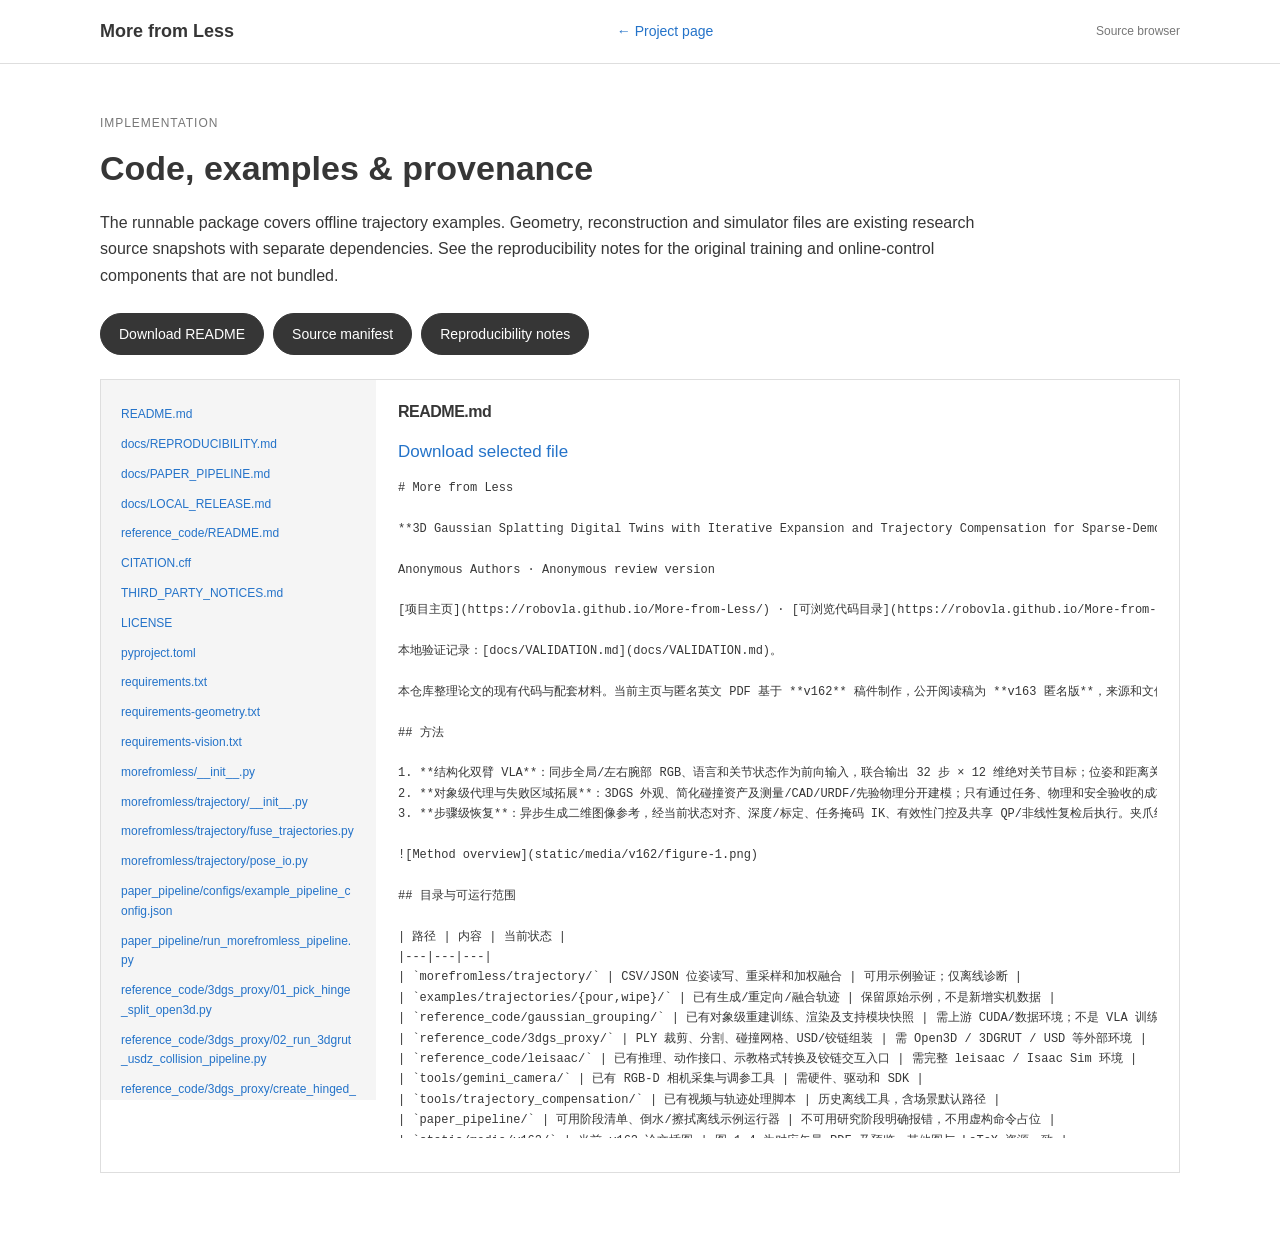
==== code.html @ 363d50c6 "Anonymous review release" ====
<!doctype html><html lang="en"><head><meta charset="utf-8"><meta name="viewport" content="width=device-width, initial-scale=1"><title>Code &amp; examples | More from Less</title><link rel="icon" href="static/favicon.svg" type="image/svg+xml"><link rel="stylesheet" href="static/css/project.css?v=cvpr-20260922"><script defer src="static/js/project.js?v=cvpr-20260922"></script></head><body><nav class="nav"><a class="brand" href="index.html">More from Less</a><a href="index.html">← Project page</a><span class="local-label">Source browser</span></nav><main class="wrap code-page"><p class="eyebrow">Implementation</p><h1>Code, examples &amp; provenance</h1><p class="lead">The runnable package covers offline trajectory examples. Geometry, reconstruction and simulator files are existing research source snapshots with separate dependencies. See the reproducibility notes for the original training and online-control components that are not bundled.</p><div class="resources"><a class="button" href="README.md" download>Download README</a><a class="button" href="docs/source_manifest.json">Source manifest</a><a class="button" href="docs/REPRODUCIBILITY.md">Reproducibility notes</a></div><noscript><p class="nojs">Enable JavaScript to preview code inline, or open the source links directly.</p></noscript><div class="code-browser"><aside class="file-list" aria-label="Source files"><a href="README.md" data-source="README.md">README.md</a><a href="docs/REPRODUCIBILITY.md" data-source="docs/REPRODUCIBILITY.md">docs/REPRODUCIBILITY.md</a><a href="docs/PAPER_PIPELINE.md" data-source="docs/PAPER_PIPELINE.md">docs/PAPER_PIPELINE.md</a><a href="docs/LOCAL_RELEASE.md" data-source="docs/LOCAL_RELEASE.md">docs/LOCAL_RELEASE.md</a><a href="reference_code/README.md" data-source="reference_code/README.md">reference_code/README.md</a><a href="CITATION.cff" data-source="CITATION.cff">CITATION.cff</a><a href="THIRD_PARTY_NOTICES.md" data-source="THIRD_PARTY_NOTICES.md">THIRD_PARTY_NOTICES.md</a><a href="LICENSE" data-source="LICENSE">LICENSE</a><a href="pyproject.toml" data-source="pyproject.toml">pyproject.toml</a><a href="requirements.txt" data-source="requirements.txt">requirements.txt</a><a href="requirements-geometry.txt" data-source="requirements-geometry.txt">requirements-geometry.txt</a><a href="requirements-vision.txt" data-source="requirements-vision.txt">requirements-vision.txt</a><a href="morefromless/__init__.py" data-source="morefromless/__init__.py">morefromless/__init__.py</a><a href="morefromless/trajectory/__init__.py" data-source="morefromless/trajectory/__init__.py">morefromless/trajectory/__init__.py</a><a href="morefromless/trajectory/fuse_trajectories.py" data-source="morefromless/trajectory/fuse_trajectories.py">morefromless/trajectory/fuse_trajectories.py</a><a href="morefromless/trajectory/pose_io.py" data-source="morefromless/trajectory/pose_io.py">morefromless/trajectory/pose_io.py</a><a href="paper_pipeline/configs/example_pipeline_config.json" data-source="paper_pipeline/configs/example_pipeline_config.json">paper_pipeline/configs/example_pipeline_config.json</a><a href="paper_pipeline/run_morefromless_pipeline.py" data-source="paper_pipeline/run_morefromless_pipeline.py">paper_pipeline/run_morefromless_pipeline.py</a><a href="reference_code/3dgs_proxy/01_pick_hinge_split_open3d.py" data-source="reference_code/3dgs_proxy/01_pick_hinge_split_open3d.py">reference_code/3dgs_proxy/01_pick_hinge_split_open3d.py</a><a href="reference_code/3dgs_proxy/02_run_3dgrut_usdz_collision_pipeline.py" data-source="reference_code/3dgs_proxy/02_run_3dgrut_usdz_collision_pipeline.py">reference_code/3dgs_proxy/02_run_3dgrut_usdz_collision_pipeline.py</a><a href="reference_code/3dgs_proxy/create_hinged_usd_assembly.py" data-source="reference_code/3dgs_proxy/create_hinged_usd_assembly.py">reference_code/3dgs_proxy/create_hinged_usd_assembly.py</a><a href="reference_code/3dgs_proxy/crop_gaussian_ply.py" data-source="reference_code/3dgs_proxy/crop_gaussian_ply.py">reference_code/3dgs_proxy/crop_gaussian_ply.py</a><a href="reference_code/3dgs_proxy/gaussian_ply_to_3dgrut_mesh_ply.py" data-source="reference_code/3dgs_proxy/gaussian_ply_to_3dgrut_mesh_ply.py">reference_code/3dgs_proxy/gaussian_ply_to_3dgrut_mesh_ply.py</a><a href="reference_code/3dgs_proxy/gaussian_ply_to_solid_textured_mesh.py" data-source="reference_code/3dgs_proxy/gaussian_ply_to_solid_textured_mesh.py">reference_code/3dgs_proxy/gaussian_ply_to_solid_textured_mesh.py</a><a href="reference_code/3dgs_proxy/gaussian_ply_to_splat_mesh.py" data-source="reference_code/3dgs_proxy/gaussian_ply_to_splat_mesh.py">reference_code/3dgs_proxy/gaussian_ply_to_splat_mesh.py</a><a href="reference_code/3dgs_proxy/gaussian_ply_to_textured_mesh.py" data-source="reference_code/3dgs_proxy/gaussian_ply_to_textured_mesh.py">reference_code/3dgs_proxy/gaussian_ply_to_textured_mesh.py</a><a href="reference_code/3dgs_proxy/ply_to_mesh.py" data-source="reference_code/3dgs_proxy/ply_to_mesh.py">reference_code/3dgs_proxy/ply_to_mesh.py</a><a href="reference_code/3dgs_proxy/run_3dgrut_usdz_collision_pipeline.py" data-source="reference_code/3dgs_proxy/run_3dgrut_usdz_collision_pipeline.py">reference_code/3dgs_proxy/run_3dgrut_usdz_collision_pipeline.py</a><a href="reference_code/3dgs_proxy/run_split_3dgrut_hinge_pipeline.py" data-source="reference_code/3dgs_proxy/run_split_3dgrut_hinge_pipeline.py">reference_code/3dgs_proxy/run_split_3dgrut_hinge_pipeline.py</a><a href="reference_code/3dgs_proxy/split_gaussian_ply_by_plane.py" data-source="reference_code/3dgs_proxy/split_gaussian_ply_by_plane.py">reference_code/3dgs_proxy/split_gaussian_ply_by_plane.py</a><a href="reference_code/gaussian_grouping/arguments/__init__.py" data-source="reference_code/gaussian_grouping/arguments/__init__.py">reference_code/gaussian_grouping/arguments/__init__.py</a><a href="reference_code/gaussian_grouping/config/gaussian_dataset/train.json" data-source="reference_code/gaussian_grouping/config/gaussian_dataset/train.json">reference_code/gaussian_grouping/config/gaussian_dataset/train.json</a><a href="reference_code/gaussian_grouping/convert.py" data-source="reference_code/gaussian_grouping/convert.py">reference_code/gaussian_grouping/convert.py</a><a href="reference_code/gaussian_grouping/gaussian_renderer/__init__.py" data-source="reference_code/gaussian_grouping/gaussian_renderer/__init__.py">reference_code/gaussian_grouping/gaussian_renderer/__init__.py</a><a href="reference_code/gaussian_grouping/gaussian_renderer/network_gui.py" data-source="reference_code/gaussian_grouping/gaussian_renderer/network_gui.py">reference_code/gaussian_grouping/gaussian_renderer/network_gui.py</a><a href="reference_code/gaussian_grouping/render.py" data-source="reference_code/gaussian_grouping/render.py">reference_code/gaussian_grouping/render.py</a><a href="reference_code/gaussian_grouping/render_lerf_mask.py" data-source="reference_code/gaussian_grouping/render_lerf_mask.py">reference_code/gaussian_grouping/render_lerf_mask.py</a><a href="reference_code/gaussian_grouping/scene/__init__.py" data-source="reference_code/gaussian_grouping/scene/__init__.py">reference_code/gaussian_grouping/scene/__init__.py</a><a href="reference_code/gaussian_grouping/scene/cameras.py" data-source="reference_code/gaussian_grouping/scene/cameras.py">reference_code/gaussian_grouping/scene/cameras.py</a><a href="reference_code/gaussian_grouping/scene/colmap_loader.py" data-source="reference_code/gaussian_grouping/scene/colmap_loader.py">reference_code/gaussian_grouping/scene/colmap_loader.py</a><a href="reference_code/gaussian_grouping/scene/dataset_readers.py" data-source="reference_code/gaussian_grouping/scene/dataset_readers.py">reference_code/gaussian_grouping/scene/dataset_readers.py</a><a href="reference_code/gaussian_grouping/scene/gaussian_model.py" data-source="reference_code/gaussian_grouping/scene/gaussian_model.py">reference_code/gaussian_grouping/scene/gaussian_model.py</a><a href="reference_code/gaussian_grouping/train.py" data-source="reference_code/gaussian_grouping/train.py">reference_code/gaussian_grouping/train.py</a><a href="reference_code/gaussian_grouping/utils/camera_utils.py" data-source="reference_code/gaussian_grouping/utils/camera_utils.py">reference_code/gaussian_grouping/utils/camera_utils.py</a><a href="reference_code/gaussian_grouping/utils/general_utils.py" data-source="reference_code/gaussian_grouping/utils/general_utils.py">reference_code/gaussian_grouping/utils/general_utils.py</a><a href="reference_code/gaussian_grouping/utils/graphics_utils.py" data-source="reference_code/gaussian_grouping/utils/graphics_utils.py">reference_code/gaussian_grouping/utils/graphics_utils.py</a><a href="reference_code/gaussian_grouping/utils/image_utils.py" data-source="reference_code/gaussian_grouping/utils/image_utils.py">reference_code/gaussian_grouping/utils/image_utils.py</a><a href="reference_code/gaussian_grouping/utils/loss_utils.py" data-source="reference_code/gaussian_grouping/utils/loss_utils.py">reference_code/gaussian_grouping/utils/loss_utils.py</a><a href="reference_code/gaussian_grouping/utils/loss_utils0.1.py" data-source="reference_code/gaussian_grouping/utils/loss_utils0.1.py">reference_code/gaussian_grouping/utils/loss_utils0.1.py</a><a href="reference_code/gaussian_grouping/utils/loss_utils0.py" data-source="reference_code/gaussian_grouping/utils/loss_utils0.py">reference_code/gaussian_grouping/utils/loss_utils0.py</a><a href="reference_code/gaussian_grouping/utils/sh_utils.py" data-source="reference_code/gaussian_grouping/utils/sh_utils.py">reference_code/gaussian_grouping/utils/sh_utils.py</a><a href="reference_code/gaussian_grouping/utils/system_utils.py" data-source="reference_code/gaussian_grouping/utils/system_utils.py">reference_code/gaussian_grouping/utils/system_utils.py</a><a href="reference_code/gaussian_grouping/video_to_img.py" data-source="reference_code/gaussian_grouping/video_to_img.py">reference_code/gaussian_grouping/video_to_img.py</a><a href="reference_code/leisaac/scripts/convert/isaaclab2lerobot.py" data-source="reference_code/leisaac/scripts/convert/isaaclab2lerobot.py">reference_code/leisaac/scripts/convert/isaaclab2lerobot.py</a><a href="reference_code/leisaac/scripts/environments/teleoperation/teleop_se3_agent_hinged.py" data-source="reference_code/leisaac/scripts/environments/teleoperation/teleop_se3_agent_hinged.py">reference_code/leisaac/scripts/environments/teleoperation/teleop_se3_agent_hinged.py</a><a href="reference_code/leisaac/scripts/evaluation/policy_inference.py" data-source="reference_code/leisaac/scripts/evaluation/policy_inference.py">reference_code/leisaac/scripts/evaluation/policy_inference.py</a><a href="reference_code/leisaac/source/leisaac/leisaac/devices/action_process.py" data-source="reference_code/leisaac/source/leisaac/leisaac/devices/action_process.py">reference_code/leisaac/source/leisaac/leisaac/devices/action_process.py</a><a href="reference_code/leisaac/source/leisaac/leisaac/policy/base.py" data-source="reference_code/leisaac/source/leisaac/leisaac/policy/base.py">reference_code/leisaac/source/leisaac/leisaac/policy/base.py</a><a href="reference_code/leisaac/source/leisaac/leisaac/policy/service_policy_clients.py" data-source="reference_code/leisaac/source/leisaac/leisaac/policy/service_policy_clients.py">reference_code/leisaac/source/leisaac/leisaac/policy/service_policy_clients.py</a><a href="tools/gemini_camera/gemini_camera.py" data-source="tools/gemini_camera/gemini_camera.py">tools/gemini_camera/gemini_camera.py</a><a href="tools/gemini_camera/openni_gemini.py" data-source="tools/gemini_camera/openni_gemini.py">tools/gemini_camera/openni_gemini.py</a><a href="tools/gemini_camera/rgb_uvc_tune.py" data-source="tools/gemini_camera/rgb_uvc_tune.py">tools/gemini_camera/rgb_uvc_tune.py</a><a href="tools/gemini_camera/uvc_control.ps1" data-source="tools/gemini_camera/uvc_control.ps1">tools/gemini_camera/uvc_control.ps1</a><a href="tools/trajectory_compensation/adjust_wipe_trajectory_inward.py" data-source="tools/trajectory_compensation/adjust_wipe_trajectory_inward.py">tools/trajectory_compensation/adjust_wipe_trajectory_inward.py</a><a href="tools/trajectory_compensation/blend_pour_generated_and_real_trajectories.py" data-source="tools/trajectory_compensation/blend_pour_generated_and_real_trajectories.py">tools/trajectory_compensation/blend_pour_generated_and_real_trajectories.py</a><a href="tools/trajectory_compensation/blend_wipe_generated_and_real_trajectories.py" data-source="tools/trajectory_compensation/blend_wipe_generated_and_real_trajectories.py">tools/trajectory_compensation/blend_wipe_generated_and_real_trajectories.py</a><a href="tools/trajectory_compensation/build_task_pose_trajectory_web_visualization.py" data-source="tools/trajectory_compensation/build_task_pose_trajectory_web_visualization.py">tools/trajectory_compensation/build_task_pose_trajectory_web_visualization.py</a><a href="tools/trajectory_compensation/collect_pour_three_trajectories.py" data-source="tools/trajectory_compensation/collect_pour_three_trajectories.py">tools/trajectory_compensation/collect_pour_three_trajectories.py</a><a href="tools/trajectory_compensation/extract_pour_6d_pose_trajectory.py" data-source="tools/trajectory_compensation/extract_pour_6d_pose_trajectory.py">tools/trajectory_compensation/extract_pour_6d_pose_trajectory.py</a><a href="tools/trajectory_compensation/extract_pour_moving_object_trajectory.py" data-source="tools/trajectory_compensation/extract_pour_moving_object_trajectory.py">tools/trajectory_compensation/extract_pour_moving_object_trajectory.py</a><a href="tools/trajectory_compensation/generate_ai_pour_depth_video_layered_geometry.py" data-source="tools/trajectory_compensation/generate_ai_pour_depth_video_layered_geometry.py">tools/trajectory_compensation/generate_ai_pour_depth_video_layered_geometry.py</a><a href="tools/trajectory_compensation/generate_ai_wipe_depth_video_layered_geometry.py" data-source="tools/trajectory_compensation/generate_ai_wipe_depth_video_layered_geometry.py">tools/trajectory_compensation/generate_ai_wipe_depth_video_layered_geometry.py</a><a href="tools/trajectory_compensation/remove_ai_video_watermark.py" data-source="tools/trajectory_compensation/remove_ai_video_watermark.py">tools/trajectory_compensation/remove_ai_video_watermark.py</a><a href="tools/trajectory_compensation/retarget_pour_path_from_real_video.py" data-source="tools/trajectory_compensation/retarget_pour_path_from_real_video.py">tools/trajectory_compensation/retarget_pour_path_from_real_video.py</a><a href="tools/trajectory_compensation/retarget_wipe_path_from_real_video.py" data-source="tools/trajectory_compensation/retarget_wipe_path_from_real_video.py">tools/trajectory_compensation/retarget_wipe_path_from_real_video.py</a><a href="tools/trajectory_compensation/stabilize_bottle_z_depth.py" data-source="tools/trajectory_compensation/stabilize_bottle_z_depth.py">tools/trajectory_compensation/stabilize_bottle_z_depth.py</a><a href="tests/test_trajectory.py" data-source="tests/test_trajectory.py">tests/test_trajectory.py</a><a href="scripts/serve.py" data-source="scripts/serve.py">scripts/serve.py</a></aside><section class="file-view"><h2 id="source-title">README.md</h2><a id="source-download" href="README.md" download>Download selected file</a><pre id="file-content">Loading source…</pre></section></div></main></body></html>
---- static/css/project.css ----
/* Academic paper layout: centered publication header and continuous figures. */
:root {
  --ink: #363636;
  --muted: #656565;
  --link: #2473c9;
  --line: #dedede;
  --soft: #f5f5f5;
  --font: "Noto Sans", "Helvetica Neue", Arial, sans-serif;
}
* { box-sizing: border-box; }
html { scroll-behavior: smooth; scroll-padding-top: 22px; }
body { margin: 0; background: white; color: var(--ink); font: 17px/1.65 var(--font); }
a { color: var(--link); text-decoration: none; }
a:hover { color: #174e88; text-decoration: underline; }
button { font: inherit; cursor: pointer; }
a, button { -webkit-tap-highlight-color: transparent; }
a:focus-visible, button:focus-visible, summary:focus-visible {
  outline: 3px solid #4b91d3; outline-offset: 4px;
}
[hidden] { display: none !important; }
.wrap { width: min(1080px, calc(100% - 48px)); margin-inline: auto; }
.narrow { width: min(850px, calc(100% - 48px)); margin-inline: auto; }
.paper-nav { display: flex; justify-content: center; gap: 28px; padding: 13px 20px 0; font-size: 14px; }
.paper-nav a { color: #737373; }
.publication-header { padding-top: 34px; text-align: center; }
.publication-header h1 {
  font-size: 42px; line-height: 1.17; letter-spacing: -1.15px;
  font-weight: 600; margin: 0 auto 26px; max-width: 1080px;
}
.paper-name { font-weight: 750; color: #303030; }
.authors { display: flex; flex-wrap: wrap; justify-content: center; gap: 4px 18px; margin: 0 0 7px; font-size: 21px; color: var(--link); }
.authors > span { white-space: nowrap; }
sup { font-size: .65em; vertical-align: super; line-height: 0; margin-left: 1px; }
.affiliation { margin: 0; font-size: 18px; line-height: 1.5; }
.author-note { margin: 8px 0 18px; font-size: 13px; color: var(--muted); }
.resources { display: flex; flex-wrap: wrap; justify-content: center; gap: 9px; }
.button {
  display: inline-flex; justify-content: center; align-items: center; gap: 8px;
  border: 1px solid #363636; border-radius: 999px; padding: 8px 18px;
  background: #363636; color: white; font-size: 16px; line-height: 1.5;
  font-weight: 500; min-height: 42px;
}
.button:hover { background: #222; color: white; text-decoration: none; }
.icon { width: 19px; height: 19px; flex: 0 0 auto; }
.resource-note { margin: 11px 0 0; font-size: 12px; color: #818181; }
.teaser { padding-top: 32px; padding-bottom: 10px; }
.teaser-videos { display: grid; grid-template-columns: repeat(2, minmax(0, 1fr)); gap: 14px; }
.teaser-videos figure { margin: 0; min-width: 0; }
.teaser-videos video { display: block; width: 100%; aspect-ratio: 16 / 9; background: #151515; object-fit: contain; border-radius: 4px; }
.teaser-videos figcaption { text-align: center; font-size: 18px; font-weight: 600; margin-top: 9px; }
.teaser-caption { text-align: center; font-size: 20px; line-height: 1.5; max-width: 980px; margin: 19px auto 10px; }
.demo-control { text-align: center; }
.text-button { color: var(--link); padding: 4px 10px; border: 0; background: transparent; font-size: 14px; border-radius: 4px; }
.text-button:hover { background: #eaf2fc; }
.media-note { color: #737373; font-size: 12px; line-height: 1.65; text-align: center; margin: 10px auto 0; max-width: 900px; }
.section { padding-top: 46px; padding-bottom: 46px; }
h2 { font-size: 32px; line-height: 1.3; font-weight: 600; margin: 0 0 25px; text-align: center; letter-spacing: -.5px; }
h3 { font-size: 24px; line-height: 1.35; margin: 0 0 16px; font-weight: 600; }
.centered { text-align: center; }
.abstract-section { background: var(--soft); margin-top: 32px; }
.abstract { margin: 0; font-size: 17px; line-height: 1.8; text-align: justify; }
.chinese { margin-top: 20px; color: var(--muted); font-size: 15px; }
summary { cursor: pointer; color: var(--link); }
.chinese p { line-height: 1.9; }
.section-intro { max-width: 950px; text-align: center; margin: 0 auto 26px; line-height: 1.75; }
.paper-figure { margin: 24px 0 0; }
.paper-figure img { display: block; width: 100%; height: auto; max-width: 100%; }
.paper-figure figcaption { font-size: 14px; color: var(--muted); line-height: 1.65; margin-top: 14px; text-align: left; }
.overview { margin-bottom: 48px; }
.method-detail { margin-top: 55px; }
.method-detail > h3 { text-align: center; }
.method-detail > p { max-width: 950px; margin: 0 auto 25px; line-height: 1.75; }
.experiments-section { background: #fafafa; }
.results-block { padding-top: 58px; }
.tabs { display: flex; justify-content: center; gap: 4px; margin: 25px 0 22px; }
.tabs button { border: 0; border-bottom: 2px solid transparent; padding: 10px 20px; font-size: 16px; color: var(--muted); background: transparent; }
.tabs button[aria-selected=true] { color: var(--link); border-bottom-color: var(--link); font-weight: 600; }
.tabs button:hover { color: var(--link); }
.table-scroll { overflow-x: auto; background: white; }
table { width: 100%; border-collapse: collapse; font-size: 13px; font-variant-numeric: tabular-nums; white-space: nowrap; }
thead { border-top: 2px solid #333; border-bottom: 1px solid #777; }
th, td { padding: 12px 9px; text-align: right; }
th:first-child { text-align: left; }
thead th { font-size: 12px; }
tbody th { font-weight: 400; }
tbody tr { border-bottom: 1px solid #e8e8e8; }
tbody tr:last-child { border-bottom: 2px solid #333; }
tr.ours { background: #eef4fc; font-weight: 600; }
tr.ours th { font-weight: 600; }
.table-note { font-size: 13px; line-height: 1.7; color: var(--muted); margin: 15px 0 0; }
.evaluation-notes { margin-top: 20px; font-size: 14px; color: var(--muted); }
.code-resources { padding-bottom: 10px; }
.code-resources > p { margin: 0 0 15px; }
.availability-note { font-size: 14px; color: var(--muted); }
.quickstart { margin-top: 20px; font-size: 15px; }
pre { font: 13px/1.7 Consolas, "Liberation Mono", monospace; overflow: auto; tab-size: 4; }
.quickstart pre, .bibtex { background: var(--soft); padding: 22px; border-radius: 3px; }
.citation-section { padding-top: 44px; padding-bottom: 35px; }
.citation-toolbar { display: flex; justify-content: space-between; align-items: center; gap: 20px; margin-bottom: 8px; color: var(--muted); font-size: 13px; }
.bibtex { margin: 0; white-space: pre-wrap; overflow-wrap: anywhere; }
#copy-status { min-height: 21px; margin: 8px 0 0; font-size: 13px; color: #286847; }
footer { background: var(--soft); padding: 30px 0; color: #777; text-align: center; font-size: 13px; }
footer p { margin: 4px 0; }
.footer-note { font-size: 12px; }
.skip { position: absolute; top: -80px; left: 20px; padding: 10px; background: white; z-index: 100; }
.skip:focus { top: 10px; }

/* The existing source browser uses the same neutral typography. */
.nav { display: flex; align-items: center; justify-content: space-between; gap: 25px; min-height: 64px; padding: 12px max(24px, calc((100% - 1080px) / 2)); border-bottom: 1px solid var(--line); font-size: 14px; }
.brand { font-size: 18px; font-weight: 600; color: #363636; }
.local-label { font-size: 12px; color: #777; }
.code-page { padding: 38px 0 60px; }
.code-page h1 { font-size: 34px; line-height: 1.3; font-weight: 600; margin: 8px 0 20px; }
.eyebrow { font-size: 12px; text-transform: uppercase; letter-spacing: .08em; color: #777; }
.code-page .lead { max-width: 890px; font-size: 16px; }
.code-page .resources { justify-content: flex-start; margin: 24px 0; }
.code-page .button { font-size: 14px; }
.code-browser { display: grid; grid-template-columns: 275px minmax(0, 1fr); border: 1px solid var(--line); }
.file-list { background: var(--soft); padding: 20px; max-height: 720px; overflow: auto; font-size: 12px; overflow-wrap: anywhere; }
.file-list a { display: block; padding: 5px 0; }
.file-view { padding: 22px; min-width: 0; }
.file-view h2 { font-size: 16px; margin: 0 0 15px; text-align: left; overflow-wrap: anywhere; }
.file-view pre { max-height: 660px; font-size: 12px; white-space: pre; }
.nojs { padding: 15px; background: #fff5d7; }

@media (max-width: 760px) {
  .wrap, .narrow { width: calc(100% - 32px); }
  .publication-header { padding-top: 27px; }
  .publication-header h1 { font-size: 31px; line-height: 1.2; letter-spacing: -.6px; margin-bottom: 23px; }
  .authors { font-size: 18px; gap: 5px 13px; }
  .affiliation { font-size: 15px; }
  .author-note { font-size: 12px; margin-top: 10px; }
  .button { padding: 8px 14px; font-size: 14px; }
  .resources { gap: 7px; }
  .teaser { padding-top: 26px; }
  .teaser-caption { font-size: 17px; }
  .teaser-videos figcaption { font-size: 16px; }
  .section { padding-top: 35px; padding-bottom: 35px; }
  h2 { font-size: 28px; margin-bottom: 22px; }
  h3 { font-size: 21px; }
  .abstract { text-align: left; font-size: 16px; }
  .section-intro, .method-detail > p { font-size: 16px; text-align: left; }
  .method-detail { margin-top: 40px; }
  .paper-figure figcaption { font-size: 12px; }
  .tabs button { font-size: 14px; padding: 10px 13px; }
  .citation-toolbar { gap: 8px; }
  .bibtex { font-size: 12px; padding: 16px; }
  .nav { padding-inline: 16px; gap: 12px; }
  .local-label { display: none; }
  .code-page h1 { font-size: 29px; }
  .code-browser { grid-template-columns: 1fr; }
  .file-list { max-height: 230px; }
}
@media (max-width: 480px) {
  .paper-nav { gap: 22px; font-size: 13px; }
  .publication-header h1 { font-size: 28px; }
  .teaser-videos { grid-template-columns: 1fr; gap: 21px; }
  .resource-button { padding-inline: 12px; }
  .resource-button .icon { width: 16px; height: 16px; }
}
@media (prefers-reduced-motion: reduce) { html { scroll-behavior: auto; } }
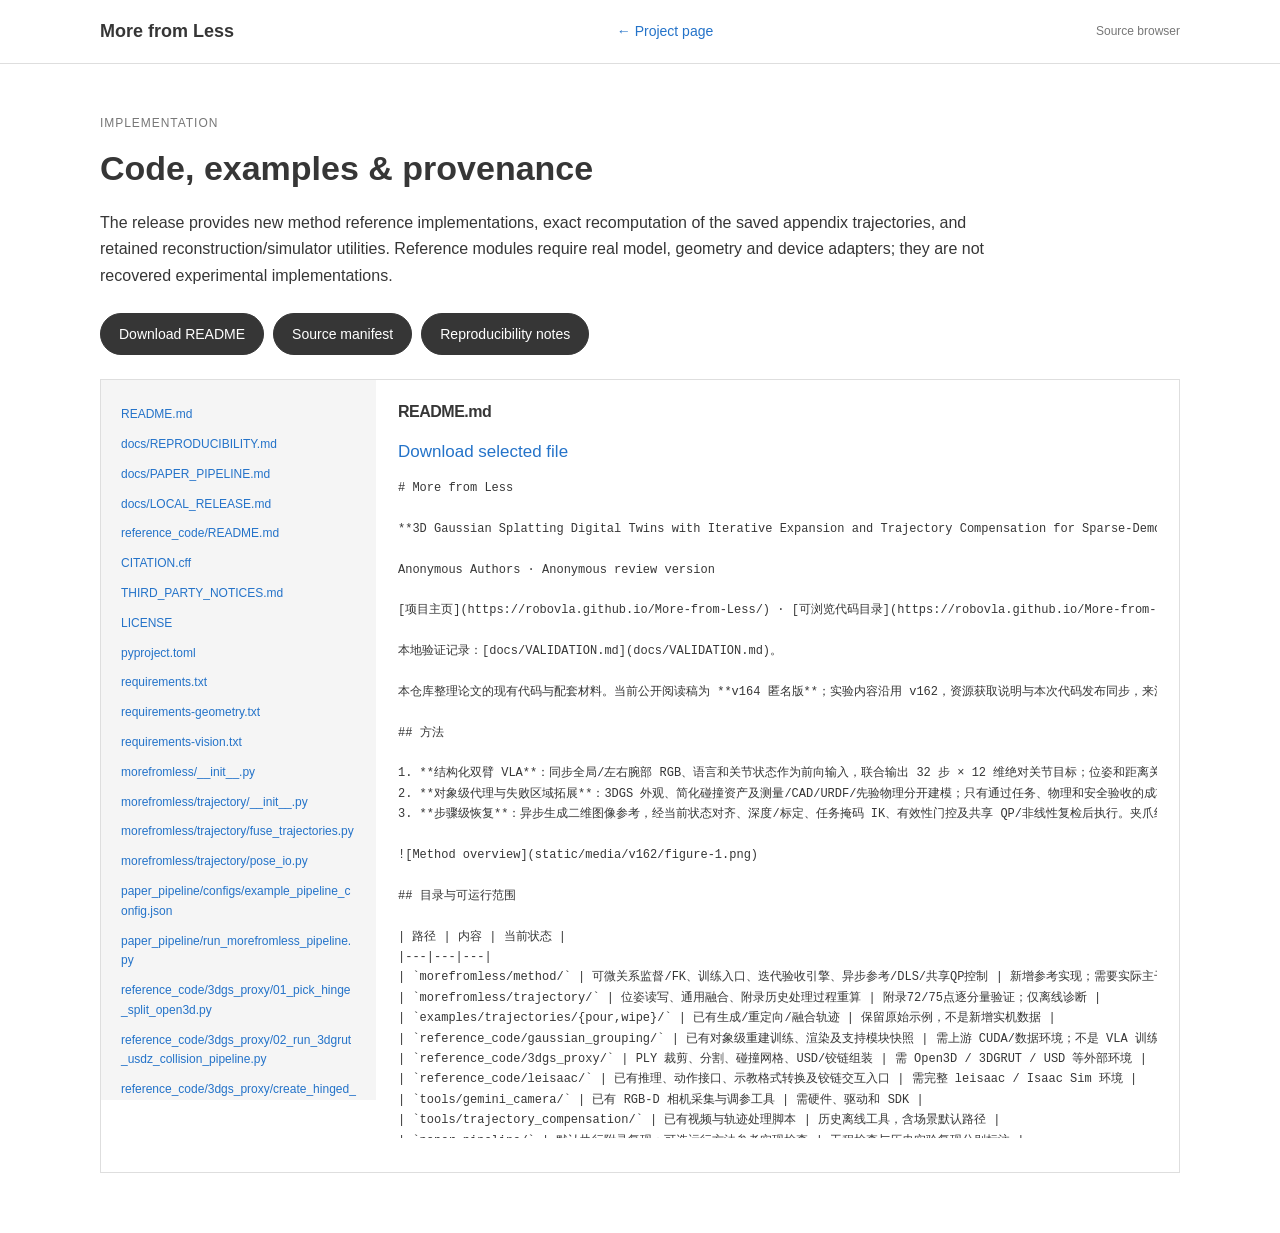
==== commit 2f2730f1: "Align manuscript release, reproduce appendix trajectories and add method reference implementations" ====
--- a/code.html
+++ b/code.html
@@ -1 +1 @@
-<!doctype html><html lang="en"><head><meta charset="utf-8"><meta name="viewport" content="width=device-width, initial-scale=1"><title>Code &amp; examples | More from Less</title><link rel="icon" href="static/favicon.svg" type="image/svg+xml"><link rel="stylesheet" href="static/css/project.css?v=cvpr-20260922"><script defer src="static/js/project.js?v=cvpr-20260922"></script></head><body><nav class="nav"><a class="brand" href="index.html">More from Less</a><a href="index.html">← Project page</a><span class="local-label">Source browser</span></nav><main class="wrap code-page"><p class="eyebrow">Implementation</p><h1>Code, examples &amp; provenance</h1><p class="lead">The runnable package covers offline trajectory examples. Geometry, reconstruction and simulator files are existing research source snapshots with separate dependencies. See the reproducibility notes for the original training and online-control components that are not bundled.</p><div class="resources"><a class="button" href="README.md" download>Download README</a><a class="button" href="docs/source_manifest.json">Source manifest</a><a class="button" href="docs/REPRODUCIBILITY.md">Reproducibility notes</a></div><noscript><p class="nojs">Enable JavaScript to preview code inline, or open the source links directly.</p></noscript><div class="code-browser"><aside class="file-list" aria-label="Source files"><a href="README.md" data-source="README.md">README.md</a><a href="docs/REPRODUCIBILITY.md" data-source="docs/REPRODUCIBILITY.md">docs/REPRODUCIBILITY.md</a><a href="docs/PAPER_PIPELINE.md" data-source="docs/PAPER_PIPELINE.md">docs/PAPER_PIPELINE.md</a><a href="docs/LOCAL_RELEASE.md" data-source="docs/LOCAL_RELEASE.md">docs/LOCAL_RELEASE.md</a><a href="reference_code/README.md" data-source="reference_code/README.md">reference_code/README.md</a><a href="CITATION.cff" data-source="CITATION.cff">CITATION.cff</a><a href="THIRD_PARTY_NOTICES.md" data-source="THIRD_PARTY_NOTICES.md">THIRD_PARTY_NOTICES.md</a><a href="LICENSE" data-source="LICENSE">LICENSE</a><a href="pyproject.toml" data-source="pyproject.toml">pyproject.toml</a><a href="requirements.txt" data-source="requirements.txt">requirements.txt</a><a href="requirements-geometry.txt" data-source="requirements-geometry.txt">requirements-geometry.txt</a><a href="requirements-vision.txt" data-source="requirements-vision.txt">requirements-vision.txt</a><a href="morefromless/__init__.py" data-source="morefromless/__init__.py">morefromless/__init__.py</a><a href="morefromless/trajectory/__init__.py" data-source="morefromless/trajectory/__init__.py">morefromless/trajectory/__init__.py</a><a href="morefromless/trajectory/fuse_trajectories.py" data-source="morefromless/trajectory/fuse_trajectories.py">morefromless/trajectory/fuse_trajectories.py</a><a href="morefromless/trajectory/pose_io.py" data-source="morefromless/trajectory/pose_io.py">morefromless/trajectory/pose_io.py</a><a href="paper_pipeline/configs/example_pipeline_config.json" data-source="paper_pipeline/configs/example_pipeline_config.json">paper_pipeline/configs/example_pipeline_config.json</a><a href="paper_pipeline/run_morefromless_pipeline.py" data-source="paper_pipeline/run_morefromless_pipeline.py">paper_pipeline/run_morefromless_pipeline.py</a><a href="reference_code/3dgs_proxy/01_pick_hinge_split_open3d.py" data-source="reference_code/3dgs_proxy/01_pick_hinge_split_open3d.py">reference_code/3dgs_proxy/01_pick_hinge_split_open3d.py</a><a href="reference_code/3dgs_proxy/02_run_3dgrut_usdz_collision_pipeline.py" data-source="reference_code/3dgs_proxy/02_run_3dgrut_usdz_collision_pipeline.py">reference_code/3dgs_proxy/02_run_3dgrut_usdz_collision_pipeline.py</a><a href="reference_code/3dgs_proxy/create_hinged_usd_assembly.py" data-source="reference_code/3dgs_proxy/create_hinged_usd_assembly.py">reference_code/3dgs_proxy/create_hinged_usd_assembly.py</a><a href="reference_code/3dgs_proxy/crop_gaussian_ply.py" data-source="reference_code/3dgs_proxy/crop_gaussian_ply.py">reference_code/3dgs_proxy/crop_gaussian_ply.py</a><a href="reference_code/3dgs_proxy/gaussian_ply_to_3dgrut_mesh_ply.py" data-source="reference_code/3dgs_proxy/gaussian_ply_to_3dgrut_mesh_ply.py">reference_code/3dgs_proxy/gaussian_ply_to_3dgrut_mesh_ply.py</a><a href="reference_code/3dgs_proxy/gaussian_ply_to_solid_textured_mesh.py" data-source="reference_code/3dgs_proxy/gaussian_ply_to_solid_textured_mesh.py">reference_code/3dgs_proxy/gaussian_ply_to_solid_textured_mesh.py</a><a href="reference_code/3dgs_proxy/gaussian_ply_to_splat_mesh.py" data-source="reference_code/3dgs_proxy/gaussian_ply_to_splat_mesh.py">reference_code/3dgs_proxy/gaussian_ply_to_splat_mesh.py</a><a href="reference_code/3dgs_proxy/gaussian_ply_to_textured_mesh.py" data-source="reference_code/3dgs_proxy/gaussian_ply_to_textured_mesh.py">reference_code/3dgs_proxy/gaussian_ply_to_textured_mesh.py</a><a href="reference_code/3dgs_proxy/ply_to_mesh.py" data-source="reference_code/3dgs_proxy/ply_to_mesh.py">reference_code/3dgs_proxy/ply_to_mesh.py</a><a href="reference_code/3dgs_proxy/run_3dgrut_usdz_collision_pipeline.py" data-source="reference_code/3dgs_proxy/run_3dgrut_usdz_collision_pipeline.py">reference_code/3dgs_proxy/run_3dgrut_usdz_collision_pipeline.py</a><a href="reference_code/3dgs_proxy/run_split_3dgrut_hinge_pipeline.py" data-source="reference_code/3dgs_proxy/run_split_3dgrut_hinge_pipeline.py">reference_code/3dgs_proxy/run_split_3dgrut_hinge_pipeline.py</a><a href="reference_code/3dgs_proxy/split_gaussian_ply_by_plane.py" data-source="reference_code/3dgs_proxy/split_gaussian_ply_by_plane.py">reference_code/3dgs_proxy/split_gaussian_ply_by_plane.py</a><a href="reference_code/gaussian_grouping/arguments/__init__.py" data-source="reference_code/gaussian_grouping/arguments/__init__.py">reference_code/gaussian_grouping/arguments/__init__.py</a><a href="reference_code/gaussian_grouping/config/gaussian_dataset/train.json" data-source="reference_code/gaussian_grouping/config/gaussian_dataset/train.json">reference_code/gaussian_grouping/config/gaussian_dataset/train.json</a><a href="reference_code/gaussian_grouping/convert.py" data-source="reference_code/gaussian_grouping/convert.py">reference_code/gaussian_grouping/convert.py</a><a href="reference_code/gaussian_grouping/gaussian_renderer/__init__.py" data-source="reference_code/gaussian_grouping/gaussian_renderer/__init__.py">reference_code/gaussian_grouping/gaussian_renderer/__init__.py</a><a href="reference_code/gaussian_grouping/gaussian_renderer/network_gui.py" data-source="reference_code/gaussian_grouping/gaussian_renderer/network_gui.py">reference_code/gaussian_grouping/gaussian_renderer/network_gui.py</a><a href="reference_code/gaussian_grouping/render.py" data-source="reference_code/gaussian_grouping/render.py">reference_code/gaussian_grouping/render.py</a><a href="reference_code/gaussian_grouping/render_lerf_mask.py" data-source="reference_code/gaussian_grouping/render_lerf_mask.py">reference_code/gaussian_grouping/render_lerf_mask.py</a><a href="reference_code/gaussian_grouping/scene/__init__.py" data-source="reference_code/gaussian_grouping/scene/__init__.py">reference_code/gaussian_grouping/scene/__init__.py</a><a href="reference_code/gaussian_grouping/scene/cameras.py" data-source="reference_code/gaussian_grouping/scene/cameras.py">reference_code/gaussian_grouping/scene/cameras.py</a><a href="reference_code/gaussian_grouping/scene/colmap_loader.py" data-source="reference_code/gaussian_grouping/scene/colmap_loader.py">reference_code/gaussian_grouping/scene/colmap_loader.py</a><a href="reference_code/gaussian_grouping/scene/dataset_readers.py" data-source="reference_code/gaussian_grouping/scene/dataset_readers.py">reference_code/gaussian_grouping/scene/dataset_readers.py</a><a href="reference_code/gaussian_grouping/scene/gaussian_model.py" data-source="reference_code/gaussian_grouping/scene/gaussian_model.py">reference_code/gaussian_grouping/scene/gaussian_model.py</a><a href="reference_code/gaussian_grouping/train.py" data-source="reference_code/gaussian_grouping/train.py">reference_code/gaussian_grouping/train.py</a><a href="reference_code/gaussian_grouping/utils/camera_utils.py" data-source="reference_code/gaussian_grouping/utils/camera_utils.py">reference_code/gaussian_grouping/utils/camera_utils.py</a><a href="reference_code/gaussian_grouping/utils/general_utils.py" data-source="reference_code/gaussian_grouping/utils/general_utils.py">reference_code/gaussian_grouping/utils/general_utils.py</a><a href="reference_code/gaussian_grouping/utils/graphics_utils.py" data-source="reference_code/gaussian_grouping/utils/graphics_utils.py">reference_code/gaussian_grouping/utils/graphics_utils.py</a><a href="reference_code/gaussian_grouping/utils/image_utils.py" data-source="reference_code/gaussian_grouping/utils/image_utils.py">reference_code/gaussian_grouping/utils/image_utils.py</a><a href="reference_code/gaussian_grouping/utils/loss_utils.py" data-source="reference_code/gaussian_grouping/utils/loss_utils.py">reference_code/gaussian_grouping/utils/loss_utils.py</a><a href="reference_code/gaussian_grouping/utils/loss_utils0.1.py" data-source="reference_code/gaussian_grouping/utils/loss_utils0.1.py">reference_code/gaussian_grouping/utils/loss_utils0.1.py</a><a href="reference_code/gaussian_grouping/utils/loss_utils0.py" data-source="reference_code/gaussian_grouping/utils/loss_utils0.py">reference_code/gaussian_grouping/utils/loss_utils0.py</a><a href="reference_code/gaussian_grouping/utils/sh_utils.py" data-source="reference_code/gaussian_grouping/utils/sh_utils.py">reference_code/gaussian_grouping/utils/sh_utils.py</a><a href="reference_code/gaussian_grouping/utils/system_utils.py" data-source="reference_code/gaussian_grouping/utils/system_utils.py">reference_code/gaussian_grouping/utils/system_utils.py</a><a href="reference_code/gaussian_grouping/video_to_img.py" data-source="reference_code/gaussian_grouping/video_to_img.py">reference_code/gaussian_grouping/video_to_img.py</a><a href="reference_code/leisaac/scripts/convert/isaaclab2lerobot.py" data-source="reference_code/leisaac/scripts/convert/isaaclab2lerobot.py">reference_code/leisaac/scripts/convert/isaaclab2lerobot.py</a><a href="reference_code/leisaac/scripts/environments/teleoperation/teleop_se3_agent_hinged.py" data-source="reference_code/leisaac/scripts/environments/teleoperation/teleop_se3_agent_hinged.py">reference_code/leisaac/scripts/environments/teleoperation/teleop_se3_agent_hinged.py</a><a href="reference_code/leisaac/scripts/evaluation/policy_inference.py" data-source="reference_code/leisaac/scripts/evaluation/policy_inference.py">reference_code/leisaac/scripts/evaluation/policy_inference.py</a><a href="reference_code/leisaac/source/leisaac/leisaac/devices/action_process.py" data-source="reference_code/leisaac/source/leisaac/leisaac/devices/action_process.py">reference_code/leisaac/source/leisaac/leisaac/devices/action_process.py</a><a href="reference_code/leisaac/source/leisaac/leisaac/policy/base.py" data-source="reference_code/leisaac/source/leisaac/leisaac/policy/base.py">reference_code/leisaac/source/leisaac/leisaac/policy/base.py</a><a href="reference_code/leisaac/source/leisaac/leisaac/policy/service_policy_clients.py" data-source="reference_code/leisaac/source/leisaac/leisaac/policy/service_policy_clients.py">reference_code/leisaac/source/leisaac/leisaac/policy/service_policy_clients.py</a><a href="tools/gemini_camera/gemini_camera.py" data-source="tools/gemini_camera/gemini_camera.py">tools/gemini_camera/gemini_camera.py</a><a href="tools/gemini_camera/openni_gemini.py" data-source="tools/gemini_camera/openni_gemini.py">tools/gemini_camera/openni_gemini.py</a><a href="tools/gemini_camera/rgb_uvc_tune.py" data-source="tools/gemini_camera/rgb_uvc_tune.py">tools/gemini_camera/rgb_uvc_tune.py</a><a href="tools/gemini_camera/uvc_control.ps1" data-source="tools/gemini_camera/uvc_control.ps1">tools/gemini_camera/uvc_control.ps1</a><a href="tools/trajectory_compensation/adjust_wipe_trajectory_inward.py" data-source="tools/trajectory_compensation/adjust_wipe_trajectory_inward.py">tools/trajectory_compensation/adjust_wipe_trajectory_inward.py</a><a href="tools/trajectory_compensation/blend_pour_generated_and_real_trajectories.py" data-source="tools/trajectory_compensation/blend_pour_generated_and_real_trajectories.py">tools/trajectory_compensation/blend_pour_generated_and_real_trajectories.py</a><a href="tools/trajectory_compensation/blend_wipe_generated_and_real_trajectories.py" data-source="tools/trajectory_compensation/blend_wipe_generated_and_real_trajectories.py">tools/trajectory_compensation/blend_wipe_generated_and_real_trajectories.py</a><a href="tools/trajectory_compensation/build_task_pose_trajectory_web_visualization.py" data-source="tools/trajectory_compensation/build_task_pose_trajectory_web_visualization.py">tools/trajectory_compensation/build_task_pose_trajectory_web_visualization.py</a><a href="tools/trajectory_compensation/collect_pour_three_trajectories.py" data-source="tools/trajectory_compensation/collect_pour_three_trajectories.py">tools/trajectory_compensation/collect_pour_three_trajectories.py</a><a href="tools/trajectory_compensation/extract_pour_6d_pose_trajectory.py" data-source="tools/trajectory_compensation/extract_pour_6d_pose_trajectory.py">tools/trajectory_compensation/extract_pour_6d_pose_trajectory.py</a><a href="tools/trajectory_compensation/extract_pour_moving_object_trajectory.py" data-source="tools/trajectory_compensation/extract_pour_moving_object_trajectory.py">tools/trajectory_compensation/extract_pour_moving_object_trajectory.py</a><a href="tools/trajectory_compensation/generate_ai_pour_depth_video_layered_geometry.py" data-source="tools/trajectory_compensation/generate_ai_pour_depth_video_layered_geometry.py">tools/trajectory_compensation/generate_ai_pour_depth_video_layered_geometry.py</a><a href="tools/trajectory_compensation/generate_ai_wipe_depth_video_layered_geometry.py" data-source="tools/trajectory_compensation/generate_ai_wipe_depth_video_layered_geometry.py">tools/trajectory_compensation/generate_ai_wipe_depth_video_layered_geometry.py</a><a href="tools/trajectory_compensation/remove_ai_video_watermark.py" data-source="tools/trajectory_compensation/remove_ai_video_watermark.py">tools/trajectory_compensation/remove_ai_video_watermark.py</a><a href="tools/trajectory_compensation/retarget_pour_path_from_real_video.py" data-source="tools/trajectory_compensation/retarget_pour_path_from_real_video.py">tools/trajectory_compensation/retarget_pour_path_from_real_video.py</a><a href="tools/trajectory_compensation/retarget_wipe_path_from_real_video.py" data-source="tools/trajectory_compensation/retarget_wipe_path_from_real_video.py">tools/trajectory_compensation/retarget_wipe_path_from_real_video.py</a><a href="tools/trajectory_compensation/stabilize_bottle_z_depth.py" data-source="tools/trajectory_compensation/stabilize_bottle_z_depth.py">tools/trajectory_compensation/stabilize_bottle_z_depth.py</a><a href="tests/test_trajectory.py" data-source="tests/test_trajectory.py">tests/test_trajectory.py</a><a href="scripts/serve.py" data-source="scripts/serve.py">scripts/serve.py</a></aside><section class="file-view"><h2 id="source-title">README.md</h2><a id="source-download" href="README.md" download>Download selected file</a><pre id="file-content">Loading source…</pre></section></div></main></body></html>
+<!doctype html><html lang="en"><head><meta charset="utf-8"><meta name="viewport" content="width=device-width, initial-scale=1"><title>Code &amp; examples | More from Less</title><link rel="icon" href="static/favicon.svg" type="image/svg+xml"><link rel="stylesheet" href="static/css/project.css?v=release-20260930"><script defer src="static/js/project.js?v=release-20260930"></script></head><body><nav class="nav"><a class="brand" href="index.html">More from Less</a><a href="index.html">← Project page</a><span class="local-label">Source browser</span></nav><main class="wrap code-page"><p class="eyebrow">Implementation</p><h1>Code, examples &amp; provenance</h1><p class="lead">The release provides new method reference implementations, exact recomputation of the saved appendix trajectories, and retained reconstruction/simulator utilities. Reference modules require real model, geometry and device adapters; they are not recovered experimental implementations.</p><div class="resources"><a class="button" href="README.md" download>Download README</a><a class="button" href="docs/source_manifest.json">Source manifest</a><a class="button" href="docs/REPRODUCIBILITY.md">Reproducibility notes</a></div><noscript><p class="nojs">Enable JavaScript to preview code inline, or open the source links directly.</p></noscript><div class="code-browser"><aside class="file-list" aria-label="Source files"><a href="README.md" data-source="README.md">README.md</a><a href="docs/REPRODUCIBILITY.md" data-source="docs/REPRODUCIBILITY.md">docs/REPRODUCIBILITY.md</a><a href="docs/PAPER_PIPELINE.md" data-source="docs/PAPER_PIPELINE.md">docs/PAPER_PIPELINE.md</a><a href="docs/LOCAL_RELEASE.md" data-source="docs/LOCAL_RELEASE.md">docs/LOCAL_RELEASE.md</a><a href="reference_code/README.md" data-source="reference_code/README.md">reference_code/README.md</a><a href="CITATION.cff" data-source="CITATION.cff">CITATION.cff</a><a href="THIRD_PARTY_NOTICES.md" data-source="THIRD_PARTY_NOTICES.md">THIRD_PARTY_NOTICES.md</a><a href="LICENSE" data-source="LICENSE">LICENSE</a><a href="pyproject.toml" data-source="pyproject.toml">pyproject.toml</a><a href="requirements.txt" data-source="requirements.txt">requirements.txt</a><a href="requirements-geometry.txt" data-source="requirements-geometry.txt">requirements-geometry.txt</a><a href="requirements-vision.txt" data-source="requirements-vision.txt">requirements-vision.txt</a><a href="morefromless/__init__.py" data-source="morefromless/__init__.py">morefromless/__init__.py</a><a href="morefromless/trajectory/__init__.py" data-source="morefromless/trajectory/__init__.py">morefromless/trajectory/__init__.py</a><a href="morefromless/trajectory/fuse_trajectories.py" data-source="morefromless/trajectory/fuse_trajectories.py">morefromless/trajectory/fuse_trajectories.py</a><a href="morefromless/trajectory/pose_io.py" data-source="morefromless/trajectory/pose_io.py">morefromless/trajectory/pose_io.py</a><a href="paper_pipeline/configs/example_pipeline_config.json" data-source="paper_pipeline/configs/example_pipeline_config.json">paper_pipeline/configs/example_pipeline_config.json</a><a href="paper_pipeline/run_morefromless_pipeline.py" data-source="paper_pipeline/run_morefromless_pipeline.py">paper_pipeline/run_morefromless_pipeline.py</a><a href="reference_code/3dgs_proxy/01_pick_hinge_split_open3d.py" data-source="reference_code/3dgs_proxy/01_pick_hinge_split_open3d.py">reference_code/3dgs_proxy/01_pick_hinge_split_open3d.py</a><a href="reference_code/3dgs_proxy/02_run_3dgrut_usdz_collision_pipeline.py" data-source="reference_code/3dgs_proxy/02_run_3dgrut_usdz_collision_pipeline.py">reference_code/3dgs_proxy/02_run_3dgrut_usdz_collision_pipeline.py</a><a href="reference_code/3dgs_proxy/create_hinged_usd_assembly.py" data-source="reference_code/3dgs_proxy/create_hinged_usd_assembly.py">reference_code/3dgs_proxy/create_hinged_usd_assembly.py</a><a href="reference_code/3dgs_proxy/crop_gaussian_ply.py" data-source="reference_code/3dgs_proxy/crop_gaussian_ply.py">reference_code/3dgs_proxy/crop_gaussian_ply.py</a><a href="reference_code/3dgs_proxy/gaussian_ply_to_3dgrut_mesh_ply.py" data-source="reference_code/3dgs_proxy/gaussian_ply_to_3dgrut_mesh_ply.py">reference_code/3dgs_proxy/gaussian_ply_to_3dgrut_mesh_ply.py</a><a href="reference_code/3dgs_proxy/gaussian_ply_to_solid_textured_mesh.py" data-source="reference_code/3dgs_proxy/gaussian_ply_to_solid_textured_mesh.py">reference_code/3dgs_proxy/gaussian_ply_to_solid_textured_mesh.py</a><a href="reference_code/3dgs_proxy/gaussian_ply_to_splat_mesh.py" data-source="reference_code/3dgs_proxy/gaussian_ply_to_splat_mesh.py">reference_code/3dgs_proxy/gaussian_ply_to_splat_mesh.py</a><a href="reference_code/3dgs_proxy/gaussian_ply_to_textured_mesh.py" data-source="reference_code/3dgs_proxy/gaussian_ply_to_textured_mesh.py">reference_code/3dgs_proxy/gaussian_ply_to_textured_mesh.py</a><a href="reference_code/3dgs_proxy/ply_to_mesh.py" data-source="reference_code/3dgs_proxy/ply_to_mesh.py">reference_code/3dgs_proxy/ply_to_mesh.py</a><a href="reference_code/3dgs_proxy/run_3dgrut_usdz_collision_pipeline.py" data-source="reference_code/3dgs_proxy/run_3dgrut_usdz_collision_pipeline.py">reference_code/3dgs_proxy/run_3dgrut_usdz_collision_pipeline.py</a><a href="reference_code/3dgs_proxy/run_split_3dgrut_hinge_pipeline.py" data-source="reference_code/3dgs_proxy/run_split_3dgrut_hinge_pipeline.py">reference_code/3dgs_proxy/run_split_3dgrut_hinge_pipeline.py</a><a href="reference_code/3dgs_proxy/split_gaussian_ply_by_plane.py" data-source="reference_code/3dgs_proxy/split_gaussian_ply_by_plane.py">reference_code/3dgs_proxy/split_gaussian_ply_by_plane.py</a><a href="reference_code/gaussian_grouping/arguments/__init__.py" data-source="reference_code/gaussian_grouping/arguments/__init__.py">reference_code/gaussian_grouping/arguments/__init__.py</a><a href="reference_code/gaussian_grouping/config/gaussian_dataset/train.json" data-source="reference_code/gaussian_grouping/config/gaussian_dataset/train.json">reference_code/gaussian_grouping/config/gaussian_dataset/train.json</a><a href="reference_code/gaussian_grouping/convert.py" data-source="reference_code/gaussian_grouping/convert.py">reference_code/gaussian_grouping/convert.py</a><a href="reference_code/gaussian_grouping/gaussian_renderer/__init__.py" data-source="reference_code/gaussian_grouping/gaussian_renderer/__init__.py">reference_code/gaussian_grouping/gaussian_renderer/__init__.py</a><a href="reference_code/gaussian_grouping/gaussian_renderer/network_gui.py" data-source="reference_code/gaussian_grouping/gaussian_renderer/network_gui.py">reference_code/gaussian_grouping/gaussian_renderer/network_gui.py</a><a href="reference_code/gaussian_grouping/render.py" data-source="reference_code/gaussian_grouping/render.py">reference_code/gaussian_grouping/render.py</a><a href="reference_code/gaussian_grouping/render_lerf_mask.py" data-source="reference_code/gaussian_grouping/render_lerf_mask.py">reference_code/gaussian_grouping/render_lerf_mask.py</a><a href="reference_code/gaussian_grouping/scene/__init__.py" data-source="reference_code/gaussian_grouping/scene/__init__.py">reference_code/gaussian_grouping/scene/__init__.py</a><a href="reference_code/gaussian_grouping/scene/cameras.py" data-source="reference_code/gaussian_grouping/scene/cameras.py">reference_code/gaussian_grouping/scene/cameras.py</a><a href="reference_code/gaussian_grouping/scene/colmap_loader.py" data-source="reference_code/gaussian_grouping/scene/colmap_loader.py">reference_code/gaussian_grouping/scene/colmap_loader.py</a><a href="reference_code/gaussian_grouping/scene/dataset_readers.py" data-source="reference_code/gaussian_grouping/scene/dataset_readers.py">reference_code/gaussian_grouping/scene/dataset_readers.py</a><a href="reference_code/gaussian_grouping/scene/gaussian_model.py" data-source="reference_code/gaussian_grouping/scene/gaussian_model.py">reference_code/gaussian_grouping/scene/gaussian_model.py</a><a href="reference_code/gaussian_grouping/train.py" data-source="reference_code/gaussian_grouping/train.py">reference_code/gaussian_grouping/train.py</a><a href="reference_code/gaussian_grouping/utils/camera_utils.py" data-source="reference_code/gaussian_grouping/utils/camera_utils.py">reference_code/gaussian_grouping/utils/camera_utils.py</a><a href="reference_code/gaussian_grouping/utils/general_utils.py" data-source="reference_code/gaussian_grouping/utils/general_utils.py">reference_code/gaussian_grouping/utils/general_utils.py</a><a href="reference_code/gaussian_grouping/utils/graphics_utils.py" data-source="reference_code/gaussian_grouping/utils/graphics_utils.py">reference_code/gaussian_grouping/utils/graphics_utils.py</a><a href="reference_code/gaussian_grouping/utils/image_utils.py" data-source="reference_code/gaussian_grouping/utils/image_utils.py">reference_code/gaussian_grouping/utils/image_utils.py</a><a href="reference_code/gaussian_grouping/utils/loss_utils.py" data-source="reference_code/gaussian_grouping/utils/loss_utils.py">reference_code/gaussian_grouping/utils/loss_utils.py</a><a href="reference_code/gaussian_grouping/utils/loss_utils0.1.py" data-source="reference_code/gaussian_grouping/utils/loss_utils0.1.py">reference_code/gaussian_grouping/utils/loss_utils0.1.py</a><a href="reference_code/gaussian_grouping/utils/loss_utils0.py" data-source="reference_code/gaussian_grouping/utils/loss_utils0.py">reference_code/gaussian_grouping/utils/loss_utils0.py</a><a href="reference_code/gaussian_grouping/utils/sh_utils.py" data-source="reference_code/gaussian_grouping/utils/sh_utils.py">reference_code/gaussian_grouping/utils/sh_utils.py</a><a href="reference_code/gaussian_grouping/utils/system_utils.py" data-source="reference_code/gaussian_grouping/utils/system_utils.py">reference_code/gaussian_grouping/utils/system_utils.py</a><a href="reference_code/gaussian_grouping/video_to_img.py" data-source="reference_code/gaussian_grouping/video_to_img.py">reference_code/gaussian_grouping/video_to_img.py</a><a href="reference_code/leisaac/scripts/convert/isaaclab2lerobot.py" data-source="reference_code/leisaac/scripts/convert/isaaclab2lerobot.py">reference_code/leisaac/scripts/convert/isaaclab2lerobot.py</a><a href="reference_code/leisaac/scripts/environments/teleoperation/teleop_se3_agent_hinged.py" data-source="reference_code/leisaac/scripts/environments/teleoperation/teleop_se3_agent_hinged.py">reference_code/leisaac/scripts/environments/teleoperation/teleop_se3_agent_hinged.py</a><a href="reference_code/leisaac/scripts/evaluation/policy_inference.py" data-source="reference_code/leisaac/scripts/evaluation/policy_inference.py">reference_code/leisaac/scripts/evaluation/policy_inference.py</a><a href="reference_code/leisaac/source/leisaac/leisaac/devices/action_process.py" data-source="reference_code/leisaac/source/leisaac/leisaac/devices/action_process.py">reference_code/leisaac/source/leisaac/leisaac/devices/action_process.py</a><a href="reference_code/leisaac/source/leisaac/leisaac/policy/base.py" data-source="reference_code/leisaac/source/leisaac/leisaac/policy/base.py">reference_code/leisaac/source/leisaac/leisaac/policy/base.py</a><a href="reference_code/leisaac/source/leisaac/leisaac/policy/service_policy_clients.py" data-source="reference_code/leisaac/source/leisaac/leisaac/policy/service_policy_clients.py">reference_code/leisaac/source/leisaac/leisaac/policy/service_policy_clients.py</a><a href="tools/gemini_camera/gemini_camera.py" data-source="tools/gemini_camera/gemini_camera.py">tools/gemini_camera/gemini_camera.py</a><a href="tools/gemini_camera/openni_gemini.py" data-source="tools/gemini_camera/openni_gemini.py">tools/gemini_camera/openni_gemini.py</a><a href="tools/gemini_camera/rgb_uvc_tune.py" data-source="tools/gemini_camera/rgb_uvc_tune.py">tools/gemini_camera/rgb_uvc_tune.py</a><a href="tools/gemini_camera/uvc_control.ps1" data-source="tools/gemini_camera/uvc_control.ps1">tools/gemini_camera/uvc_control.ps1</a><a href="tools/trajectory_compensation/adjust_wipe_trajectory_inward.py" data-source="tools/trajectory_compensation/adjust_wipe_trajectory_inward.py">tools/trajectory_compensation/adjust_wipe_trajectory_inward.py</a><a href="tools/trajectory_compensation/blend_pour_generated_and_real_trajectories.py" data-source="tools/trajectory_compensation/blend_pour_generated_and_real_trajectories.py">tools/trajectory_compensation/blend_pour_generated_and_real_trajectories.py</a><a href="tools/trajectory_compensation/blend_wipe_generated_and_real_trajectories.py" data-source="tools/trajectory_compensation/blend_wipe_generated_and_real_trajectories.py">tools/trajectory_compensation/blend_wipe_generated_and_real_trajectories.py</a><a href="tools/trajectory_compensation/build_task_pose_trajectory_web_visualization.py" data-source="tools/trajectory_compensation/build_task_pose_trajectory_web_visualization.py">tools/trajectory_compensation/build_task_pose_trajectory_web_visualization.py</a><a href="tools/trajectory_compensation/collect_pour_three_trajectories.py" data-source="tools/trajectory_compensation/collect_pour_three_trajectories.py">tools/trajectory_compensation/collect_pour_three_trajectories.py</a><a href="tools/trajectory_compensation/extract_pour_6d_pose_trajectory.py" data-source="tools/trajectory_compensation/extract_pour_6d_pose_trajectory.py">tools/trajectory_compensation/extract_pour_6d_pose_trajectory.py</a><a href="tools/trajectory_compensation/extract_pour_moving_object_trajectory.py" data-source="tools/trajectory_compensation/extract_pour_moving_object_trajectory.py">tools/trajectory_compensation/extract_pour_moving_object_trajectory.py</a><a href="tools/trajectory_compensation/generate_ai_pour_depth_video_layered_geometry.py" data-source="tools/trajectory_compensation/generate_ai_pour_depth_video_layered_geometry.py">tools/trajectory_compensation/generate_ai_pour_depth_video_layered_geometry.py</a><a href="tools/trajectory_compensation/generate_ai_wipe_depth_video_layered_geometry.py" data-source="tools/trajectory_compensation/generate_ai_wipe_depth_video_layered_geometry.py">tools/trajectory_compensation/generate_ai_wipe_depth_video_layered_geometry.py</a><a href="tools/trajectory_compensation/remove_ai_video_watermark.py" data-source="tools/trajectory_compensation/remove_ai_video_watermark.py">tools/trajectory_compensation/remove_ai_video_watermark.py</a><a href="tools/trajectory_compensation/retarget_pour_path_from_real_video.py" data-source="tools/trajectory_compensation/retarget_pour_path_from_real_video.py">tools/trajectory_compensation/retarget_pour_path_from_real_video.py</a><a href="tools/trajectory_compensation/retarget_wipe_path_from_real_video.py" data-source="tools/trajectory_compensation/retarget_wipe_path_from_real_video.py">tools/trajectory_compensation/retarget_wipe_path_from_real_video.py</a><a href="tools/trajectory_compensation/stabilize_bottle_z_depth.py" data-source="tools/trajectory_compensation/stabilize_bottle_z_depth.py">tools/trajectory_compensation/stabilize_bottle_z_depth.py</a><a href="tests/test_trajectory.py" data-source="tests/test_trajectory.py">tests/test_trajectory.py</a><a href="scripts/serve.py" data-source="scripts/serve.py">scripts/serve.py</a><a href="docs/METHOD_REFERENCE.md" data-source="docs/METHOD_REFERENCE.md">docs/METHOD_REFERENCE.md</a><a href="requirements-method.txt" data-source="requirements-method.txt">requirements-method.txt</a><a href="morefromless/trajectory/reproduce_appendix.py" data-source="morefromless/trajectory/reproduce_appendix.py">morefromless/trajectory/reproduce_appendix.py</a><a href="morefromless/method/__init__.py" data-source="morefromless/method/__init__.py">morefromless/method/__init__.py</a><a href="morefromless/method/control.py" data-source="morefromless/method/control.py">morefromless/method/control.py</a><a href="morefromless/method/expansion.py" data-source="morefromless/method/expansion.py">morefromless/method/expansion.py</a><a href="morefromless/method/kinematics.py" data-source="morefromless/method/kinematics.py">morefromless/method/kinematics.py</a><a href="morefromless/method/structured.py" data-source="morefromless/method/structured.py">morefromless/method/structured.py</a><a href="morefromless/method/train.py" data-source="morefromless/method/train.py">morefromless/method/train.py</a></aside><section class="file-view"><h2 id="source-title">README.md</h2><a id="source-download" href="README.md" download>Download selected file</a><pre id="file-content">Loading source…</pre></section></div></main></body></html>
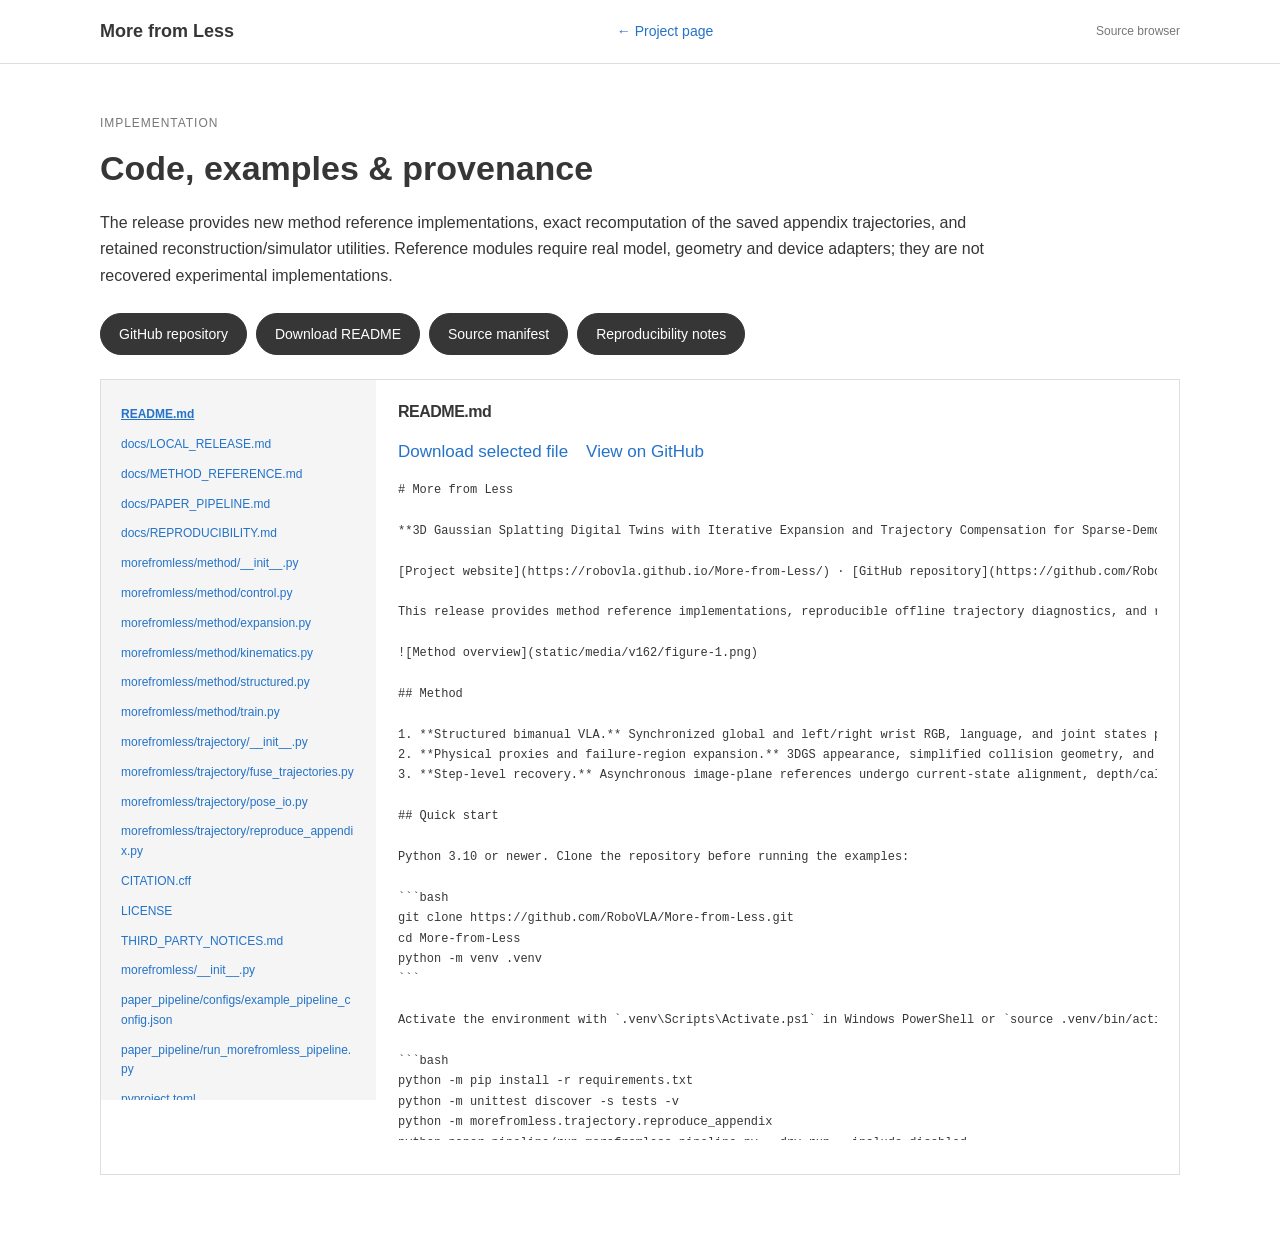
==== commit 70e47e68: "Use English release documentation, repair links and hide the website paper entry" ====
--- a/code.html
+++ b/code.html
@@ -1 +1,87 @@
-<!doctype html><html lang="en"><head><meta charset="utf-8"><meta name="viewport" content="width=device-width, initial-scale=1"><title>Code &amp; examples | More from Less</title><link rel="icon" href="static/favicon.svg" type="image/svg+xml"><link rel="stylesheet" href="static/css/project.css?v=release-20260930"><script defer src="static/js/project.js?v=release-20260930"></script></head><body><nav class="nav"><a class="brand" href="index.html">More from Less</a><a href="index.html">← Project page</a><span class="local-label">Source browser</span></nav><main class="wrap code-page"><p class="eyebrow">Implementation</p><h1>Code, examples &amp; provenance</h1><p class="lead">The release provides new method reference implementations, exact recomputation of the saved appendix trajectories, and retained reconstruction/simulator utilities. Reference modules require real model, geometry and device adapters; they are not recovered experimental implementations.</p><div class="resources"><a class="button" href="README.md" download>Download README</a><a class="button" href="docs/source_manifest.json">Source manifest</a><a class="button" href="docs/REPRODUCIBILITY.md">Reproducibility notes</a></div><noscript><p class="nojs">Enable JavaScript to preview code inline, or open the source links directly.</p></noscript><div class="code-browser"><aside class="file-list" aria-label="Source files"><a href="README.md" data-source="README.md">README.md</a><a href="docs/REPRODUCIBILITY.md" data-source="docs/REPRODUCIBILITY.md">docs/REPRODUCIBILITY.md</a><a href="docs/PAPER_PIPELINE.md" data-source="docs/PAPER_PIPELINE.md">docs/PAPER_PIPELINE.md</a><a href="docs/LOCAL_RELEASE.md" data-source="docs/LOCAL_RELEASE.md">docs/LOCAL_RELEASE.md</a><a href="reference_code/README.md" data-source="reference_code/README.md">reference_code/README.md</a><a href="CITATION.cff" data-source="CITATION.cff">CITATION.cff</a><a href="THIRD_PARTY_NOTICES.md" data-source="THIRD_PARTY_NOTICES.md">THIRD_PARTY_NOTICES.md</a><a href="LICENSE" data-source="LICENSE">LICENSE</a><a href="pyproject.toml" data-source="pyproject.toml">pyproject.toml</a><a href="requirements.txt" data-source="requirements.txt">requirements.txt</a><a href="requirements-geometry.txt" data-source="requirements-geometry.txt">requirements-geometry.txt</a><a href="requirements-vision.txt" data-source="requirements-vision.txt">requirements-vision.txt</a><a href="morefromless/__init__.py" data-source="morefromless/__init__.py">morefromless/__init__.py</a><a href="morefromless/trajectory/__init__.py" data-source="morefromless/trajectory/__init__.py">morefromless/trajectory/__init__.py</a><a href="morefromless/trajectory/fuse_trajectories.py" data-source="morefromless/trajectory/fuse_trajectories.py">morefromless/trajectory/fuse_trajectories.py</a><a href="morefromless/trajectory/pose_io.py" data-source="morefromless/trajectory/pose_io.py">morefromless/trajectory/pose_io.py</a><a href="paper_pipeline/configs/example_pipeline_config.json" data-source="paper_pipeline/configs/example_pipeline_config.json">paper_pipeline/configs/example_pipeline_config.json</a><a href="paper_pipeline/run_morefromless_pipeline.py" data-source="paper_pipeline/run_morefromless_pipeline.py">paper_pipeline/run_morefromless_pipeline.py</a><a href="reference_code/3dgs_proxy/01_pick_hinge_split_open3d.py" data-source="reference_code/3dgs_proxy/01_pick_hinge_split_open3d.py">reference_code/3dgs_proxy/01_pick_hinge_split_open3d.py</a><a href="reference_code/3dgs_proxy/02_run_3dgrut_usdz_collision_pipeline.py" data-source="reference_code/3dgs_proxy/02_run_3dgrut_usdz_collision_pipeline.py">reference_code/3dgs_proxy/02_run_3dgrut_usdz_collision_pipeline.py</a><a href="reference_code/3dgs_proxy/create_hinged_usd_assembly.py" data-source="reference_code/3dgs_proxy/create_hinged_usd_assembly.py">reference_code/3dgs_proxy/create_hinged_usd_assembly.py</a><a href="reference_code/3dgs_proxy/crop_gaussian_ply.py" data-source="reference_code/3dgs_proxy/crop_gaussian_ply.py">reference_code/3dgs_proxy/crop_gaussian_ply.py</a><a href="reference_code/3dgs_proxy/gaussian_ply_to_3dgrut_mesh_ply.py" data-source="reference_code/3dgs_proxy/gaussian_ply_to_3dgrut_mesh_ply.py">reference_code/3dgs_proxy/gaussian_ply_to_3dgrut_mesh_ply.py</a><a href="reference_code/3dgs_proxy/gaussian_ply_to_solid_textured_mesh.py" data-source="reference_code/3dgs_proxy/gaussian_ply_to_solid_textured_mesh.py">reference_code/3dgs_proxy/gaussian_ply_to_solid_textured_mesh.py</a><a href="reference_code/3dgs_proxy/gaussian_ply_to_splat_mesh.py" data-source="reference_code/3dgs_proxy/gaussian_ply_to_splat_mesh.py">reference_code/3dgs_proxy/gaussian_ply_to_splat_mesh.py</a><a href="reference_code/3dgs_proxy/gaussian_ply_to_textured_mesh.py" data-source="reference_code/3dgs_proxy/gaussian_ply_to_textured_mesh.py">reference_code/3dgs_proxy/gaussian_ply_to_textured_mesh.py</a><a href="reference_code/3dgs_proxy/ply_to_mesh.py" data-source="reference_code/3dgs_proxy/ply_to_mesh.py">reference_code/3dgs_proxy/ply_to_mesh.py</a><a href="reference_code/3dgs_proxy/run_3dgrut_usdz_collision_pipeline.py" data-source="reference_code/3dgs_proxy/run_3dgrut_usdz_collision_pipeline.py">reference_code/3dgs_proxy/run_3dgrut_usdz_collision_pipeline.py</a><a href="reference_code/3dgs_proxy/run_split_3dgrut_hinge_pipeline.py" data-source="reference_code/3dgs_proxy/run_split_3dgrut_hinge_pipeline.py">reference_code/3dgs_proxy/run_split_3dgrut_hinge_pipeline.py</a><a href="reference_code/3dgs_proxy/split_gaussian_ply_by_plane.py" data-source="reference_code/3dgs_proxy/split_gaussian_ply_by_plane.py">reference_code/3dgs_proxy/split_gaussian_ply_by_plane.py</a><a href="reference_code/gaussian_grouping/arguments/__init__.py" data-source="reference_code/gaussian_grouping/arguments/__init__.py">reference_code/gaussian_grouping/arguments/__init__.py</a><a href="reference_code/gaussian_grouping/config/gaussian_dataset/train.json" data-source="reference_code/gaussian_grouping/config/gaussian_dataset/train.json">reference_code/gaussian_grouping/config/gaussian_dataset/train.json</a><a href="reference_code/gaussian_grouping/convert.py" data-source="reference_code/gaussian_grouping/convert.py">reference_code/gaussian_grouping/convert.py</a><a href="reference_code/gaussian_grouping/gaussian_renderer/__init__.py" data-source="reference_code/gaussian_grouping/gaussian_renderer/__init__.py">reference_code/gaussian_grouping/gaussian_renderer/__init__.py</a><a href="reference_code/gaussian_grouping/gaussian_renderer/network_gui.py" data-source="reference_code/gaussian_grouping/gaussian_renderer/network_gui.py">reference_code/gaussian_grouping/gaussian_renderer/network_gui.py</a><a href="reference_code/gaussian_grouping/render.py" data-source="reference_code/gaussian_grouping/render.py">reference_code/gaussian_grouping/render.py</a><a href="reference_code/gaussian_grouping/render_lerf_mask.py" data-source="reference_code/gaussian_grouping/render_lerf_mask.py">reference_code/gaussian_grouping/render_lerf_mask.py</a><a href="reference_code/gaussian_grouping/scene/__init__.py" data-source="reference_code/gaussian_grouping/scene/__init__.py">reference_code/gaussian_grouping/scene/__init__.py</a><a href="reference_code/gaussian_grouping/scene/cameras.py" data-source="reference_code/gaussian_grouping/scene/cameras.py">reference_code/gaussian_grouping/scene/cameras.py</a><a href="reference_code/gaussian_grouping/scene/colmap_loader.py" data-source="reference_code/gaussian_grouping/scene/colmap_loader.py">reference_code/gaussian_grouping/scene/colmap_loader.py</a><a href="reference_code/gaussian_grouping/scene/dataset_readers.py" data-source="reference_code/gaussian_grouping/scene/dataset_readers.py">reference_code/gaussian_grouping/scene/dataset_readers.py</a><a href="reference_code/gaussian_grouping/scene/gaussian_model.py" data-source="reference_code/gaussian_grouping/scene/gaussian_model.py">reference_code/gaussian_grouping/scene/gaussian_model.py</a><a href="reference_code/gaussian_grouping/train.py" data-source="reference_code/gaussian_grouping/train.py">reference_code/gaussian_grouping/train.py</a><a href="reference_code/gaussian_grouping/utils/camera_utils.py" data-source="reference_code/gaussian_grouping/utils/camera_utils.py">reference_code/gaussian_grouping/utils/camera_utils.py</a><a href="reference_code/gaussian_grouping/utils/general_utils.py" data-source="reference_code/gaussian_grouping/utils/general_utils.py">reference_code/gaussian_grouping/utils/general_utils.py</a><a href="reference_code/gaussian_grouping/utils/graphics_utils.py" data-source="reference_code/gaussian_grouping/utils/graphics_utils.py">reference_code/gaussian_grouping/utils/graphics_utils.py</a><a href="reference_code/gaussian_grouping/utils/image_utils.py" data-source="reference_code/gaussian_grouping/utils/image_utils.py">reference_code/gaussian_grouping/utils/image_utils.py</a><a href="reference_code/gaussian_grouping/utils/loss_utils.py" data-source="reference_code/gaussian_grouping/utils/loss_utils.py">reference_code/gaussian_grouping/utils/loss_utils.py</a><a href="reference_code/gaussian_grouping/utils/loss_utils0.1.py" data-source="reference_code/gaussian_grouping/utils/loss_utils0.1.py">reference_code/gaussian_grouping/utils/loss_utils0.1.py</a><a href="reference_code/gaussian_grouping/utils/loss_utils0.py" data-source="reference_code/gaussian_grouping/utils/loss_utils0.py">reference_code/gaussian_grouping/utils/loss_utils0.py</a><a href="reference_code/gaussian_grouping/utils/sh_utils.py" data-source="reference_code/gaussian_grouping/utils/sh_utils.py">reference_code/gaussian_grouping/utils/sh_utils.py</a><a href="reference_code/gaussian_grouping/utils/system_utils.py" data-source="reference_code/gaussian_grouping/utils/system_utils.py">reference_code/gaussian_grouping/utils/system_utils.py</a><a href="reference_code/gaussian_grouping/video_to_img.py" data-source="reference_code/gaussian_grouping/video_to_img.py">reference_code/gaussian_grouping/video_to_img.py</a><a href="reference_code/leisaac/scripts/convert/isaaclab2lerobot.py" data-source="reference_code/leisaac/scripts/convert/isaaclab2lerobot.py">reference_code/leisaac/scripts/convert/isaaclab2lerobot.py</a><a href="reference_code/leisaac/scripts/environments/teleoperation/teleop_se3_agent_hinged.py" data-source="reference_code/leisaac/scripts/environments/teleoperation/teleop_se3_agent_hinged.py">reference_code/leisaac/scripts/environments/teleoperation/teleop_se3_agent_hinged.py</a><a href="reference_code/leisaac/scripts/evaluation/policy_inference.py" data-source="reference_code/leisaac/scripts/evaluation/policy_inference.py">reference_code/leisaac/scripts/evaluation/policy_inference.py</a><a href="reference_code/leisaac/source/leisaac/leisaac/devices/action_process.py" data-source="reference_code/leisaac/source/leisaac/leisaac/devices/action_process.py">reference_code/leisaac/source/leisaac/leisaac/devices/action_process.py</a><a href="reference_code/leisaac/source/leisaac/leisaac/policy/base.py" data-source="reference_code/leisaac/source/leisaac/leisaac/policy/base.py">reference_code/leisaac/source/leisaac/leisaac/policy/base.py</a><a href="reference_code/leisaac/source/leisaac/leisaac/policy/service_policy_clients.py" data-source="reference_code/leisaac/source/leisaac/leisaac/policy/service_policy_clients.py">reference_code/leisaac/source/leisaac/leisaac/policy/service_policy_clients.py</a><a href="tools/gemini_camera/gemini_camera.py" data-source="tools/gemini_camera/gemini_camera.py">tools/gemini_camera/gemini_camera.py</a><a href="tools/gemini_camera/openni_gemini.py" data-source="tools/gemini_camera/openni_gemini.py">tools/gemini_camera/openni_gemini.py</a><a href="tools/gemini_camera/rgb_uvc_tune.py" data-source="tools/gemini_camera/rgb_uvc_tune.py">tools/gemini_camera/rgb_uvc_tune.py</a><a href="tools/gemini_camera/uvc_control.ps1" data-source="tools/gemini_camera/uvc_control.ps1">tools/gemini_camera/uvc_control.ps1</a><a href="tools/trajectory_compensation/adjust_wipe_trajectory_inward.py" data-source="tools/trajectory_compensation/adjust_wipe_trajectory_inward.py">tools/trajectory_compensation/adjust_wipe_trajectory_inward.py</a><a href="tools/trajectory_compensation/blend_pour_generated_and_real_trajectories.py" data-source="tools/trajectory_compensation/blend_pour_generated_and_real_trajectories.py">tools/trajectory_compensation/blend_pour_generated_and_real_trajectories.py</a><a href="tools/trajectory_compensation/blend_wipe_generated_and_real_trajectories.py" data-source="tools/trajectory_compensation/blend_wipe_generated_and_real_trajectories.py">tools/trajectory_compensation/blend_wipe_generated_and_real_trajectories.py</a><a href="tools/trajectory_compensation/build_task_pose_trajectory_web_visualization.py" data-source="tools/trajectory_compensation/build_task_pose_trajectory_web_visualization.py">tools/trajectory_compensation/build_task_pose_trajectory_web_visualization.py</a><a href="tools/trajectory_compensation/collect_pour_three_trajectories.py" data-source="tools/trajectory_compensation/collect_pour_three_trajectories.py">tools/trajectory_compensation/collect_pour_three_trajectories.py</a><a href="tools/trajectory_compensation/extract_pour_6d_pose_trajectory.py" data-source="tools/trajectory_compensation/extract_pour_6d_pose_trajectory.py">tools/trajectory_compensation/extract_pour_6d_pose_trajectory.py</a><a href="tools/trajectory_compensation/extract_pour_moving_object_trajectory.py" data-source="tools/trajectory_compensation/extract_pour_moving_object_trajectory.py">tools/trajectory_compensation/extract_pour_moving_object_trajectory.py</a><a href="tools/trajectory_compensation/generate_ai_pour_depth_video_layered_geometry.py" data-source="tools/trajectory_compensation/generate_ai_pour_depth_video_layered_geometry.py">tools/trajectory_compensation/generate_ai_pour_depth_video_layered_geometry.py</a><a href="tools/trajectory_compensation/generate_ai_wipe_depth_video_layered_geometry.py" data-source="tools/trajectory_compensation/generate_ai_wipe_depth_video_layered_geometry.py">tools/trajectory_compensation/generate_ai_wipe_depth_video_layered_geometry.py</a><a href="tools/trajectory_compensation/remove_ai_video_watermark.py" data-source="tools/trajectory_compensation/remove_ai_video_watermark.py">tools/trajectory_compensation/remove_ai_video_watermark.py</a><a href="tools/trajectory_compensation/retarget_pour_path_from_real_video.py" data-source="tools/trajectory_compensation/retarget_pour_path_from_real_video.py">tools/trajectory_compensation/retarget_pour_path_from_real_video.py</a><a href="tools/trajectory_compensation/retarget_wipe_path_from_real_video.py" data-source="tools/trajectory_compensation/retarget_wipe_path_from_real_video.py">tools/trajectory_compensation/retarget_wipe_path_from_real_video.py</a><a href="tools/trajectory_compensation/stabilize_bottle_z_depth.py" data-source="tools/trajectory_compensation/stabilize_bottle_z_depth.py">tools/trajectory_compensation/stabilize_bottle_z_depth.py</a><a href="tests/test_trajectory.py" data-source="tests/test_trajectory.py">tests/test_trajectory.py</a><a href="scripts/serve.py" data-source="scripts/serve.py">scripts/serve.py</a><a href="docs/METHOD_REFERENCE.md" data-source="docs/METHOD_REFERENCE.md">docs/METHOD_REFERENCE.md</a><a href="requirements-method.txt" data-source="requirements-method.txt">requirements-method.txt</a><a href="morefromless/trajectory/reproduce_appendix.py" data-source="morefromless/trajectory/reproduce_appendix.py">morefromless/trajectory/reproduce_appendix.py</a><a href="morefromless/method/__init__.py" data-source="morefromless/method/__init__.py">morefromless/method/__init__.py</a><a href="morefromless/method/control.py" data-source="morefromless/method/control.py">morefromless/method/control.py</a><a href="morefromless/method/expansion.py" data-source="morefromless/method/expansion.py">morefromless/method/expansion.py</a><a href="morefromless/method/kinematics.py" data-source="morefromless/method/kinematics.py">morefromless/method/kinematics.py</a><a href="morefromless/method/structured.py" data-source="morefromless/method/structured.py">morefromless/method/structured.py</a><a href="morefromless/method/train.py" data-source="morefromless/method/train.py">morefromless/method/train.py</a></aside><section class="file-view"><h2 id="source-title">README.md</h2><a id="source-download" href="README.md" download>Download selected file</a><pre id="file-content">Loading source…</pre></section></div></main></body></html>
+<!doctype html><html lang="en"><head><meta charset="utf-8"><meta name="viewport" content="width=device-width, initial-scale=1"><title>Code &amp; examples | More from Less</title><link rel="icon" href="static/favicon.svg" type="image/svg+xml"><link rel="stylesheet" href="static/css/project.css?v=english-20260930"><script defer src="static/js/project.js?v=english-20260930"></script></head><body><nav class="nav"><a class="brand" href="index.html">More from Less</a><a href="index.html">← Project page</a><span class="local-label">Source browser</span></nav><main class="wrap code-page"><p class="eyebrow">Implementation</p><h1>Code, examples &amp; provenance</h1><p class="lead">The release provides new method reference implementations, exact recomputation of the saved appendix trajectories, and retained reconstruction/simulator utilities. Reference modules require real model, geometry and device adapters; they are not recovered experimental implementations.</p><div class="resources"><a class="button" href="https://github.com/RoboVLA/More-from-Less">GitHub repository</a><a class="button" href="README.md" download>Download README</a><a class="button" href="docs/source_manifest.json">Source manifest</a><a class="button" href="https://github.com/RoboVLA/More-from-Less/blob/main/docs/REPRODUCIBILITY.md">Reproducibility notes</a></div><noscript><p class="nojs">Enable JavaScript to preview code inline, or open the source links directly.</p></noscript><div class="code-browser"><aside class="file-list" aria-label="Source files"><a href="README.md" data-source="README.md">README.md</a>
+<a href="docs/LOCAL_RELEASE.md" data-source="docs/LOCAL_RELEASE.md">docs/LOCAL_RELEASE.md</a>
+<a href="docs/METHOD_REFERENCE.md" data-source="docs/METHOD_REFERENCE.md">docs/METHOD_REFERENCE.md</a>
+<a href="docs/PAPER_PIPELINE.md" data-source="docs/PAPER_PIPELINE.md">docs/PAPER_PIPELINE.md</a>
+<a href="docs/REPRODUCIBILITY.md" data-source="docs/REPRODUCIBILITY.md">docs/REPRODUCIBILITY.md</a>
+<a href="morefromless/method/__init__.py" data-source="morefromless/method/__init__.py">morefromless/method/__init__.py</a>
+<a href="morefromless/method/control.py" data-source="morefromless/method/control.py">morefromless/method/control.py</a>
+<a href="morefromless/method/expansion.py" data-source="morefromless/method/expansion.py">morefromless/method/expansion.py</a>
+<a href="morefromless/method/kinematics.py" data-source="morefromless/method/kinematics.py">morefromless/method/kinematics.py</a>
+<a href="morefromless/method/structured.py" data-source="morefromless/method/structured.py">morefromless/method/structured.py</a>
+<a href="morefromless/method/train.py" data-source="morefromless/method/train.py">morefromless/method/train.py</a>
+<a href="morefromless/trajectory/__init__.py" data-source="morefromless/trajectory/__init__.py">morefromless/trajectory/__init__.py</a>
+<a href="morefromless/trajectory/fuse_trajectories.py" data-source="morefromless/trajectory/fuse_trajectories.py">morefromless/trajectory/fuse_trajectories.py</a>
+<a href="morefromless/trajectory/pose_io.py" data-source="morefromless/trajectory/pose_io.py">morefromless/trajectory/pose_io.py</a>
+<a href="morefromless/trajectory/reproduce_appendix.py" data-source="morefromless/trajectory/reproduce_appendix.py">morefromless/trajectory/reproduce_appendix.py</a>
+<a href="CITATION.cff" data-source="CITATION.cff">CITATION.cff</a>
+<a href="LICENSE" data-source="LICENSE">LICENSE</a>
+<a href="THIRD_PARTY_NOTICES.md" data-source="THIRD_PARTY_NOTICES.md">THIRD_PARTY_NOTICES.md</a>
+<a href="morefromless/__init__.py" data-source="morefromless/__init__.py">morefromless/__init__.py</a>
+<a href="paper_pipeline/configs/example_pipeline_config.json" data-source="paper_pipeline/configs/example_pipeline_config.json">paper_pipeline/configs/example_pipeline_config.json</a>
+<a href="paper_pipeline/run_morefromless_pipeline.py" data-source="paper_pipeline/run_morefromless_pipeline.py">paper_pipeline/run_morefromless_pipeline.py</a>
+<a href="pyproject.toml" data-source="pyproject.toml">pyproject.toml</a>
+<a href="reference_code/3dgs_proxy/01_pick_hinge_split_open3d.py" data-source="reference_code/3dgs_proxy/01_pick_hinge_split_open3d.py">reference_code/3dgs_proxy/01_pick_hinge_split_open3d.py</a>
+<a href="reference_code/3dgs_proxy/02_run_3dgrut_usdz_collision_pipeline.py" data-source="reference_code/3dgs_proxy/02_run_3dgrut_usdz_collision_pipeline.py">reference_code/3dgs_proxy/02_run_3dgrut_usdz_collision_pipeline.py</a>
+<a href="reference_code/3dgs_proxy/create_hinged_usd_assembly.py" data-source="reference_code/3dgs_proxy/create_hinged_usd_assembly.py">reference_code/3dgs_proxy/create_hinged_usd_assembly.py</a>
+<a href="reference_code/3dgs_proxy/crop_gaussian_ply.py" data-source="reference_code/3dgs_proxy/crop_gaussian_ply.py">reference_code/3dgs_proxy/crop_gaussian_ply.py</a>
+<a href="reference_code/3dgs_proxy/gaussian_ply_to_3dgrut_mesh_ply.py" data-source="reference_code/3dgs_proxy/gaussian_ply_to_3dgrut_mesh_ply.py">reference_code/3dgs_proxy/gaussian_ply_to_3dgrut_mesh_ply.py</a>
+<a href="reference_code/3dgs_proxy/gaussian_ply_to_solid_textured_mesh.py" data-source="reference_code/3dgs_proxy/gaussian_ply_to_solid_textured_mesh.py">reference_code/3dgs_proxy/gaussian_ply_to_solid_textured_mesh.py</a>
+<a href="reference_code/3dgs_proxy/gaussian_ply_to_splat_mesh.py" data-source="reference_code/3dgs_proxy/gaussian_ply_to_splat_mesh.py">reference_code/3dgs_proxy/gaussian_ply_to_splat_mesh.py</a>
+<a href="reference_code/3dgs_proxy/gaussian_ply_to_textured_mesh.py" data-source="reference_code/3dgs_proxy/gaussian_ply_to_textured_mesh.py">reference_code/3dgs_proxy/gaussian_ply_to_textured_mesh.py</a>
+<a href="reference_code/3dgs_proxy/ply_to_mesh.py" data-source="reference_code/3dgs_proxy/ply_to_mesh.py">reference_code/3dgs_proxy/ply_to_mesh.py</a>
+<a href="reference_code/3dgs_proxy/run_3dgrut_usdz_collision_pipeline.py" data-source="reference_code/3dgs_proxy/run_3dgrut_usdz_collision_pipeline.py">reference_code/3dgs_proxy/run_3dgrut_usdz_collision_pipeline.py</a>
+<a href="reference_code/3dgs_proxy/run_split_3dgrut_hinge_pipeline.py" data-source="reference_code/3dgs_proxy/run_split_3dgrut_hinge_pipeline.py">reference_code/3dgs_proxy/run_split_3dgrut_hinge_pipeline.py</a>
+<a href="reference_code/3dgs_proxy/split_gaussian_ply_by_plane.py" data-source="reference_code/3dgs_proxy/split_gaussian_ply_by_plane.py">reference_code/3dgs_proxy/split_gaussian_ply_by_plane.py</a>
+<a href="reference_code/README.md" data-source="reference_code/README.md">reference_code/README.md</a>
+<a href="reference_code/gaussian_grouping/arguments/__init__.py" data-source="reference_code/gaussian_grouping/arguments/__init__.py">reference_code/gaussian_grouping/arguments/__init__.py</a>
+<a href="reference_code/gaussian_grouping/config/gaussian_dataset/train.json" data-source="reference_code/gaussian_grouping/config/gaussian_dataset/train.json">reference_code/gaussian_grouping/config/gaussian_dataset/train.json</a>
+<a href="reference_code/gaussian_grouping/convert.py" data-source="reference_code/gaussian_grouping/convert.py">reference_code/gaussian_grouping/convert.py</a>
+<a href="reference_code/gaussian_grouping/gaussian_renderer/__init__.py" data-source="reference_code/gaussian_grouping/gaussian_renderer/__init__.py">reference_code/gaussian_grouping/gaussian_renderer/__init__.py</a>
+<a href="reference_code/gaussian_grouping/gaussian_renderer/network_gui.py" data-source="reference_code/gaussian_grouping/gaussian_renderer/network_gui.py">reference_code/gaussian_grouping/gaussian_renderer/network_gui.py</a>
+<a href="reference_code/gaussian_grouping/render.py" data-source="reference_code/gaussian_grouping/render.py">reference_code/gaussian_grouping/render.py</a>
+<a href="reference_code/gaussian_grouping/render_lerf_mask.py" data-source="reference_code/gaussian_grouping/render_lerf_mask.py">reference_code/gaussian_grouping/render_lerf_mask.py</a>
+<a href="reference_code/gaussian_grouping/scene/__init__.py" data-source="reference_code/gaussian_grouping/scene/__init__.py">reference_code/gaussian_grouping/scene/__init__.py</a>
+<a href="reference_code/gaussian_grouping/scene/cameras.py" data-source="reference_code/gaussian_grouping/scene/cameras.py">reference_code/gaussian_grouping/scene/cameras.py</a>
+<a href="reference_code/gaussian_grouping/scene/colmap_loader.py" data-source="reference_code/gaussian_grouping/scene/colmap_loader.py">reference_code/gaussian_grouping/scene/colmap_loader.py</a>
+<a href="reference_code/gaussian_grouping/scene/dataset_readers.py" data-source="reference_code/gaussian_grouping/scene/dataset_readers.py">reference_code/gaussian_grouping/scene/dataset_readers.py</a>
+<a href="reference_code/gaussian_grouping/scene/gaussian_model.py" data-source="reference_code/gaussian_grouping/scene/gaussian_model.py">reference_code/gaussian_grouping/scene/gaussian_model.py</a>
+<a href="reference_code/gaussian_grouping/train.py" data-source="reference_code/gaussian_grouping/train.py">reference_code/gaussian_grouping/train.py</a>
+<a href="reference_code/gaussian_grouping/utils/camera_utils.py" data-source="reference_code/gaussian_grouping/utils/camera_utils.py">reference_code/gaussian_grouping/utils/camera_utils.py</a>
+<a href="reference_code/gaussian_grouping/utils/general_utils.py" data-source="reference_code/gaussian_grouping/utils/general_utils.py">reference_code/gaussian_grouping/utils/general_utils.py</a>
+<a href="reference_code/gaussian_grouping/utils/graphics_utils.py" data-source="reference_code/gaussian_grouping/utils/graphics_utils.py">reference_code/gaussian_grouping/utils/graphics_utils.py</a>
+<a href="reference_code/gaussian_grouping/utils/image_utils.py" data-source="reference_code/gaussian_grouping/utils/image_utils.py">reference_code/gaussian_grouping/utils/image_utils.py</a>
+<a href="reference_code/gaussian_grouping/utils/loss_utils.py" data-source="reference_code/gaussian_grouping/utils/loss_utils.py">reference_code/gaussian_grouping/utils/loss_utils.py</a>
+<a href="reference_code/gaussian_grouping/utils/loss_utils0.1.py" data-source="reference_code/gaussian_grouping/utils/loss_utils0.1.py">reference_code/gaussian_grouping/utils/loss_utils0.1.py</a>
+<a href="reference_code/gaussian_grouping/utils/loss_utils0.py" data-source="reference_code/gaussian_grouping/utils/loss_utils0.py">reference_code/gaussian_grouping/utils/loss_utils0.py</a>
+<a href="reference_code/gaussian_grouping/utils/sh_utils.py" data-source="reference_code/gaussian_grouping/utils/sh_utils.py">reference_code/gaussian_grouping/utils/sh_utils.py</a>
+<a href="reference_code/gaussian_grouping/utils/system_utils.py" data-source="reference_code/gaussian_grouping/utils/system_utils.py">reference_code/gaussian_grouping/utils/system_utils.py</a>
+<a href="reference_code/gaussian_grouping/video_to_img.py" data-source="reference_code/gaussian_grouping/video_to_img.py">reference_code/gaussian_grouping/video_to_img.py</a>
+<a href="reference_code/leisaac/scripts/convert/isaaclab2lerobot.py" data-source="reference_code/leisaac/scripts/convert/isaaclab2lerobot.py">reference_code/leisaac/scripts/convert/isaaclab2lerobot.py</a>
+<a href="reference_code/leisaac/scripts/environments/teleoperation/teleop_se3_agent_hinged.py" data-source="reference_code/leisaac/scripts/environments/teleoperation/teleop_se3_agent_hinged.py">reference_code/leisaac/scripts/environments/teleoperation/teleop_se3_agent_hinged.py</a>
+<a href="reference_code/leisaac/scripts/evaluation/policy_inference.py" data-source="reference_code/leisaac/scripts/evaluation/policy_inference.py">reference_code/leisaac/scripts/evaluation/policy_inference.py</a>
+<a href="reference_code/leisaac/source/leisaac/leisaac/devices/action_process.py" data-source="reference_code/leisaac/source/leisaac/leisaac/devices/action_process.py">reference_code/leisaac/source/leisaac/leisaac/devices/action_process.py</a>
+<a href="reference_code/leisaac/source/leisaac/leisaac/policy/base.py" data-source="reference_code/leisaac/source/leisaac/leisaac/policy/base.py">reference_code/leisaac/source/leisaac/leisaac/policy/base.py</a>
+<a href="reference_code/leisaac/source/leisaac/leisaac/policy/service_policy_clients.py" data-source="reference_code/leisaac/source/leisaac/leisaac/policy/service_policy_clients.py">reference_code/leisaac/source/leisaac/leisaac/policy/service_policy_clients.py</a>
+<a href="requirements-geometry.txt" data-source="requirements-geometry.txt">requirements-geometry.txt</a>
+<a href="requirements-method.txt" data-source="requirements-method.txt">requirements-method.txt</a>
+<a href="requirements-vision.txt" data-source="requirements-vision.txt">requirements-vision.txt</a>
+<a href="requirements.txt" data-source="requirements.txt">requirements.txt</a>
+<a href="scripts/serve.py" data-source="scripts/serve.py">scripts/serve.py</a>
+<a href="tests/test_trajectory.py" data-source="tests/test_trajectory.py">tests/test_trajectory.py</a>
+<a href="tools/gemini_camera/gemini_camera.py" data-source="tools/gemini_camera/gemini_camera.py">tools/gemini_camera/gemini_camera.py</a>
+<a href="tools/gemini_camera/openni_gemini.py" data-source="tools/gemini_camera/openni_gemini.py">tools/gemini_camera/openni_gemini.py</a>
+<a href="tools/gemini_camera/rgb_uvc_tune.py" data-source="tools/gemini_camera/rgb_uvc_tune.py">tools/gemini_camera/rgb_uvc_tune.py</a>
+<a href="tools/gemini_camera/uvc_control.ps1" data-source="tools/gemini_camera/uvc_control.ps1">tools/gemini_camera/uvc_control.ps1</a>
+<a href="tools/trajectory_compensation/adjust_wipe_trajectory_inward.py" data-source="tools/trajectory_compensation/adjust_wipe_trajectory_inward.py">tools/trajectory_compensation/adjust_wipe_trajectory_inward.py</a>
+<a href="tools/trajectory_compensation/blend_pour_generated_and_real_trajectories.py" data-source="tools/trajectory_compensation/blend_pour_generated_and_real_trajectories.py">tools/trajectory_compensation/blend_pour_generated_and_real_trajectories.py</a>
+<a href="tools/trajectory_compensation/blend_wipe_generated_and_real_trajectories.py" data-source="tools/trajectory_compensation/blend_wipe_generated_and_real_trajectories.py">tools/trajectory_compensation/blend_wipe_generated_and_real_trajectories.py</a>
+<a href="tools/trajectory_compensation/build_task_pose_trajectory_web_visualization.py" data-source="tools/trajectory_compensation/build_task_pose_trajectory_web_visualization.py">tools/trajectory_compensation/build_task_pose_trajectory_web_visualization.py</a>
+<a href="tools/trajectory_compensation/collect_pour_three_trajectories.py" data-source="tools/trajectory_compensation/collect_pour_three_trajectories.py">tools/trajectory_compensation/collect_pour_three_trajectories.py</a>
+<a href="tools/trajectory_compensation/extract_pour_6d_pose_trajectory.py" data-source="tools/trajectory_compensation/extract_pour_6d_pose_trajectory.py">tools/trajectory_compensation/extract_pour_6d_pose_trajectory.py</a>
+<a href="tools/trajectory_compensation/extract_pour_moving_object_trajectory.py" data-source="tools/trajectory_compensation/extract_pour_moving_object_trajectory.py">tools/trajectory_compensation/extract_pour_moving_object_trajectory.py</a>
+<a href="tools/trajectory_compensation/generate_ai_pour_depth_video_layered_geometry.py" data-source="tools/trajectory_compensation/generate_ai_pour_depth_video_layered_geometry.py">tools/trajectory_compensation/generate_ai_pour_depth_video_layered_geometry.py</a>
+<a href="tools/trajectory_compensation/generate_ai_wipe_depth_video_layered_geometry.py" data-source="tools/trajectory_compensation/generate_ai_wipe_depth_video_layered_geometry.py">tools/trajectory_compensation/generate_ai_wipe_depth_video_layered_geometry.py</a>
+<a href="tools/trajectory_compensation/remove_ai_video_watermark.py" data-source="tools/trajectory_compensation/remove_ai_video_watermark.py">tools/trajectory_compensation/remove_ai_video_watermark.py</a>
+<a href="tools/trajectory_compensation/retarget_pour_path_from_real_video.py" data-source="tools/trajectory_compensation/retarget_pour_path_from_real_video.py">tools/trajectory_compensation/retarget_pour_path_from_real_video.py</a>
+<a href="tools/trajectory_compensation/retarget_wipe_path_from_real_video.py" data-source="tools/trajectory_compensation/retarget_wipe_path_from_real_video.py">tools/trajectory_compensation/retarget_wipe_path_from_real_video.py</a>
+<a href="tools/trajectory_compensation/stabilize_bottle_z_depth.py" data-source="tools/trajectory_compensation/stabilize_bottle_z_depth.py">tools/trajectory_compensation/stabilize_bottle_z_depth.py</a></aside><section class="file-view"><h2 id="source-title">README.md</h2><a id="source-download" href="README.md" download>Download selected file</a><a id="source-github" href="https://github.com/RoboVLA/More-from-Less/blob/main/README.md">View on GitHub</a><p id="source-status" role="status" aria-live="polite"></p><pre id="file-content">Loading source…</pre></section></div></main></body></html>
--- a/static/css/project.css
+++ b/static/css/project.css
@@ -159,3 +159,7 @@
   .resource-button .icon { width: 16px; height: 16px; }
 }
 @media (prefers-reduced-motion: reduce) { html { scroll-behavior: auto; } }
+
+.file-list a[aria-current="true"] { font-weight: 700; text-decoration: underline; }
+#source-github { margin-left: 18px; }
+#source-status { font-size: 14px; }
